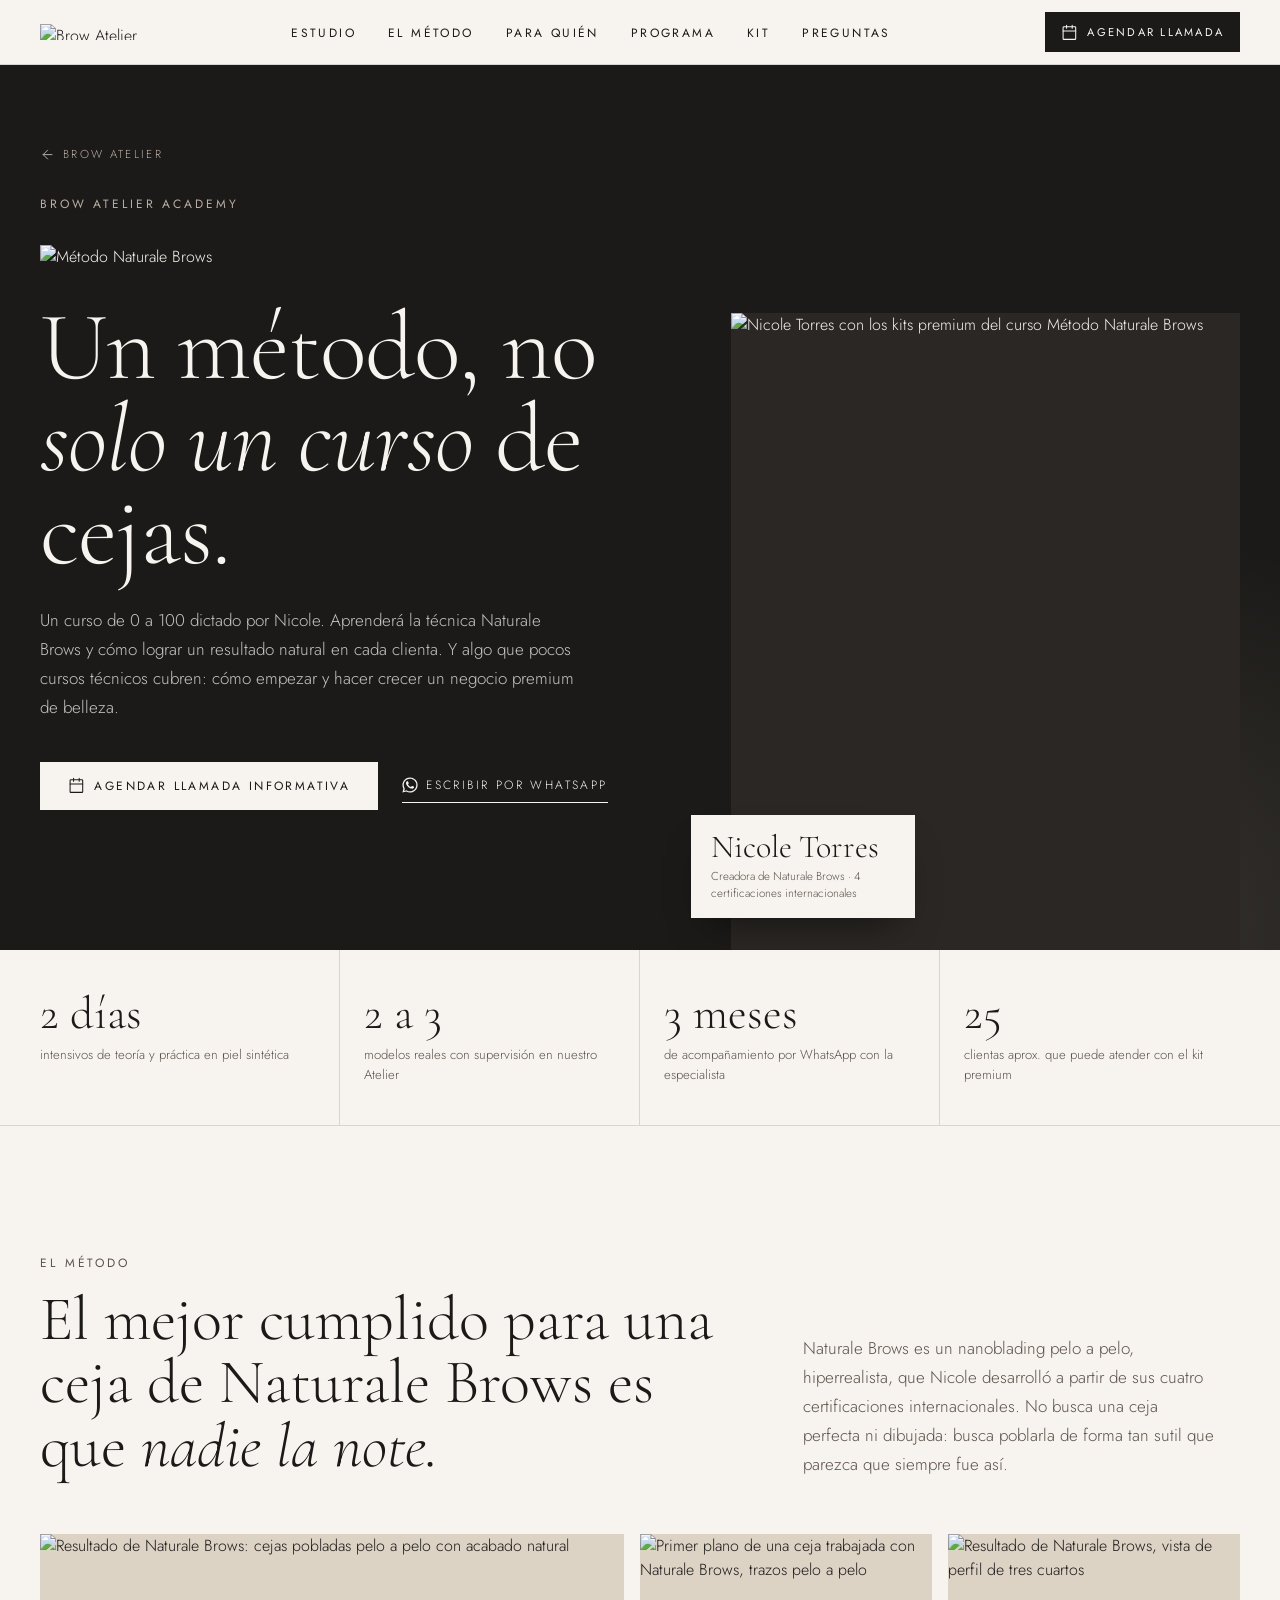
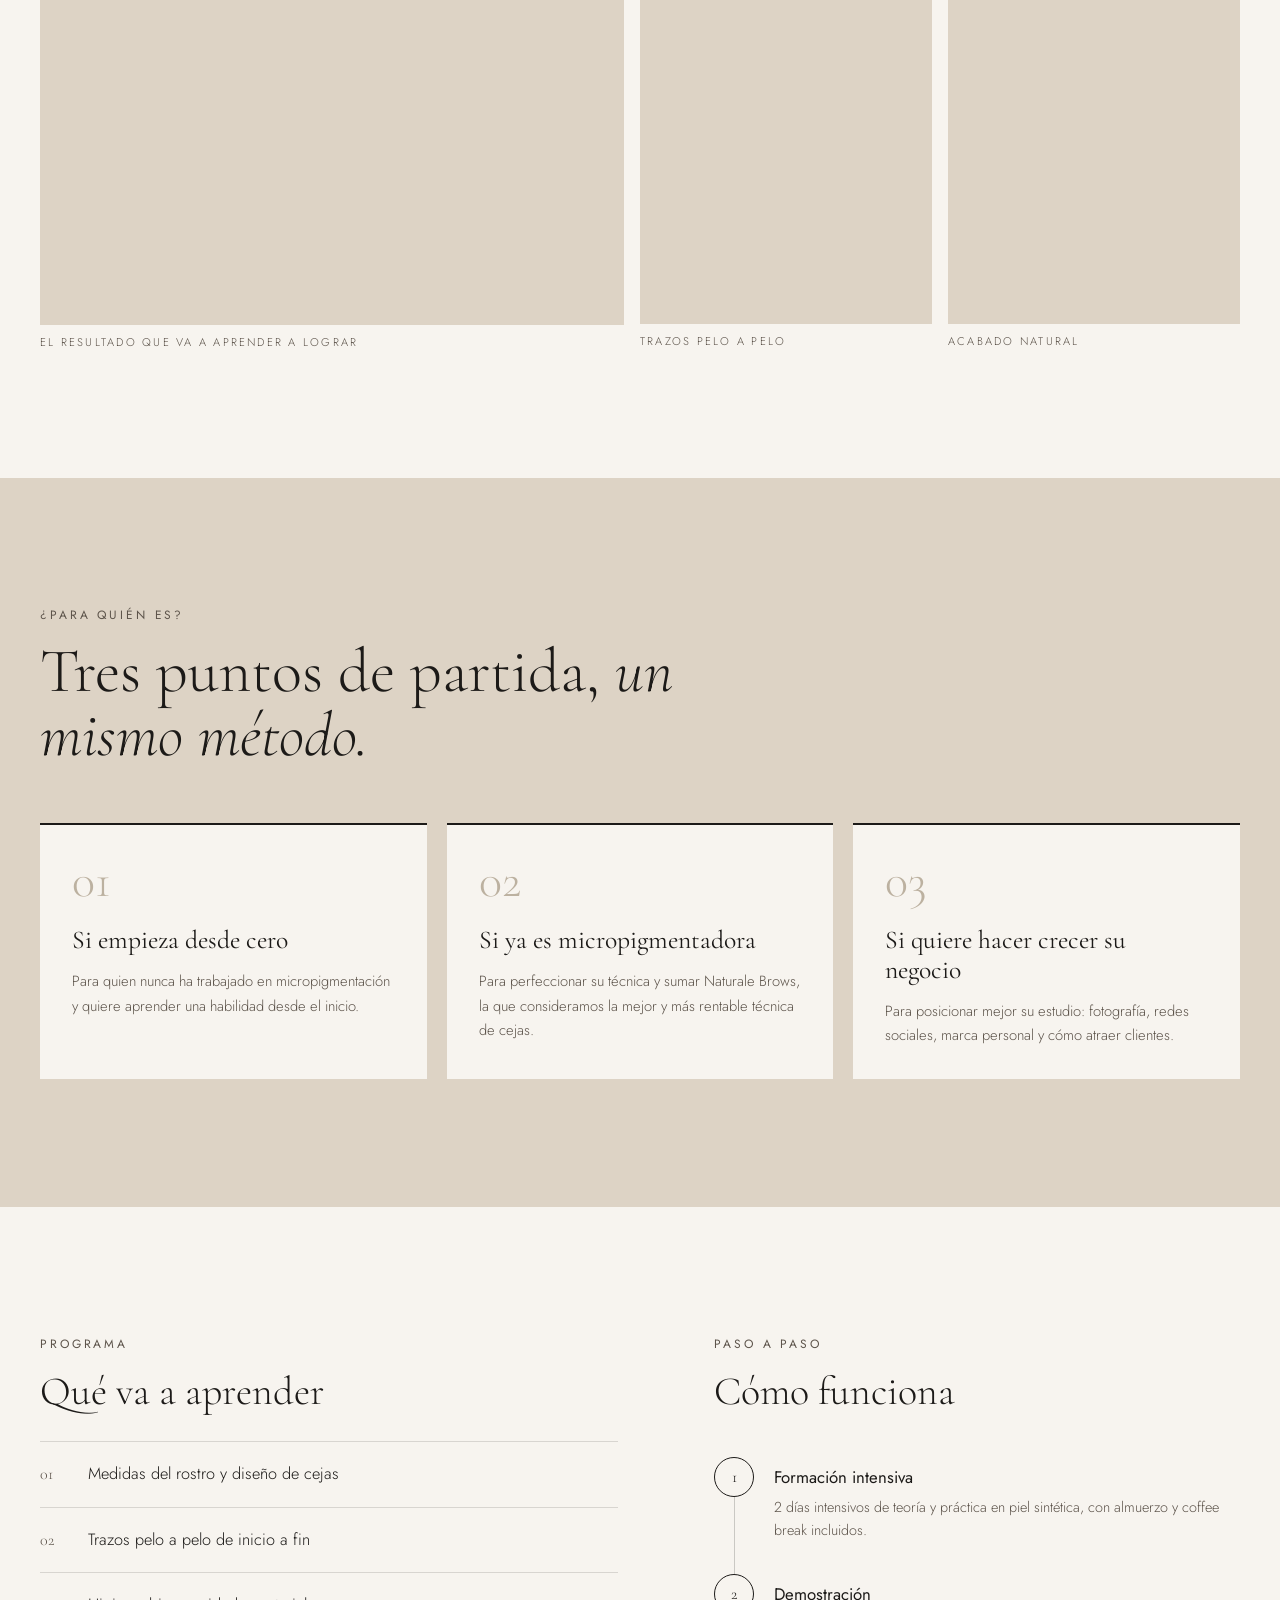
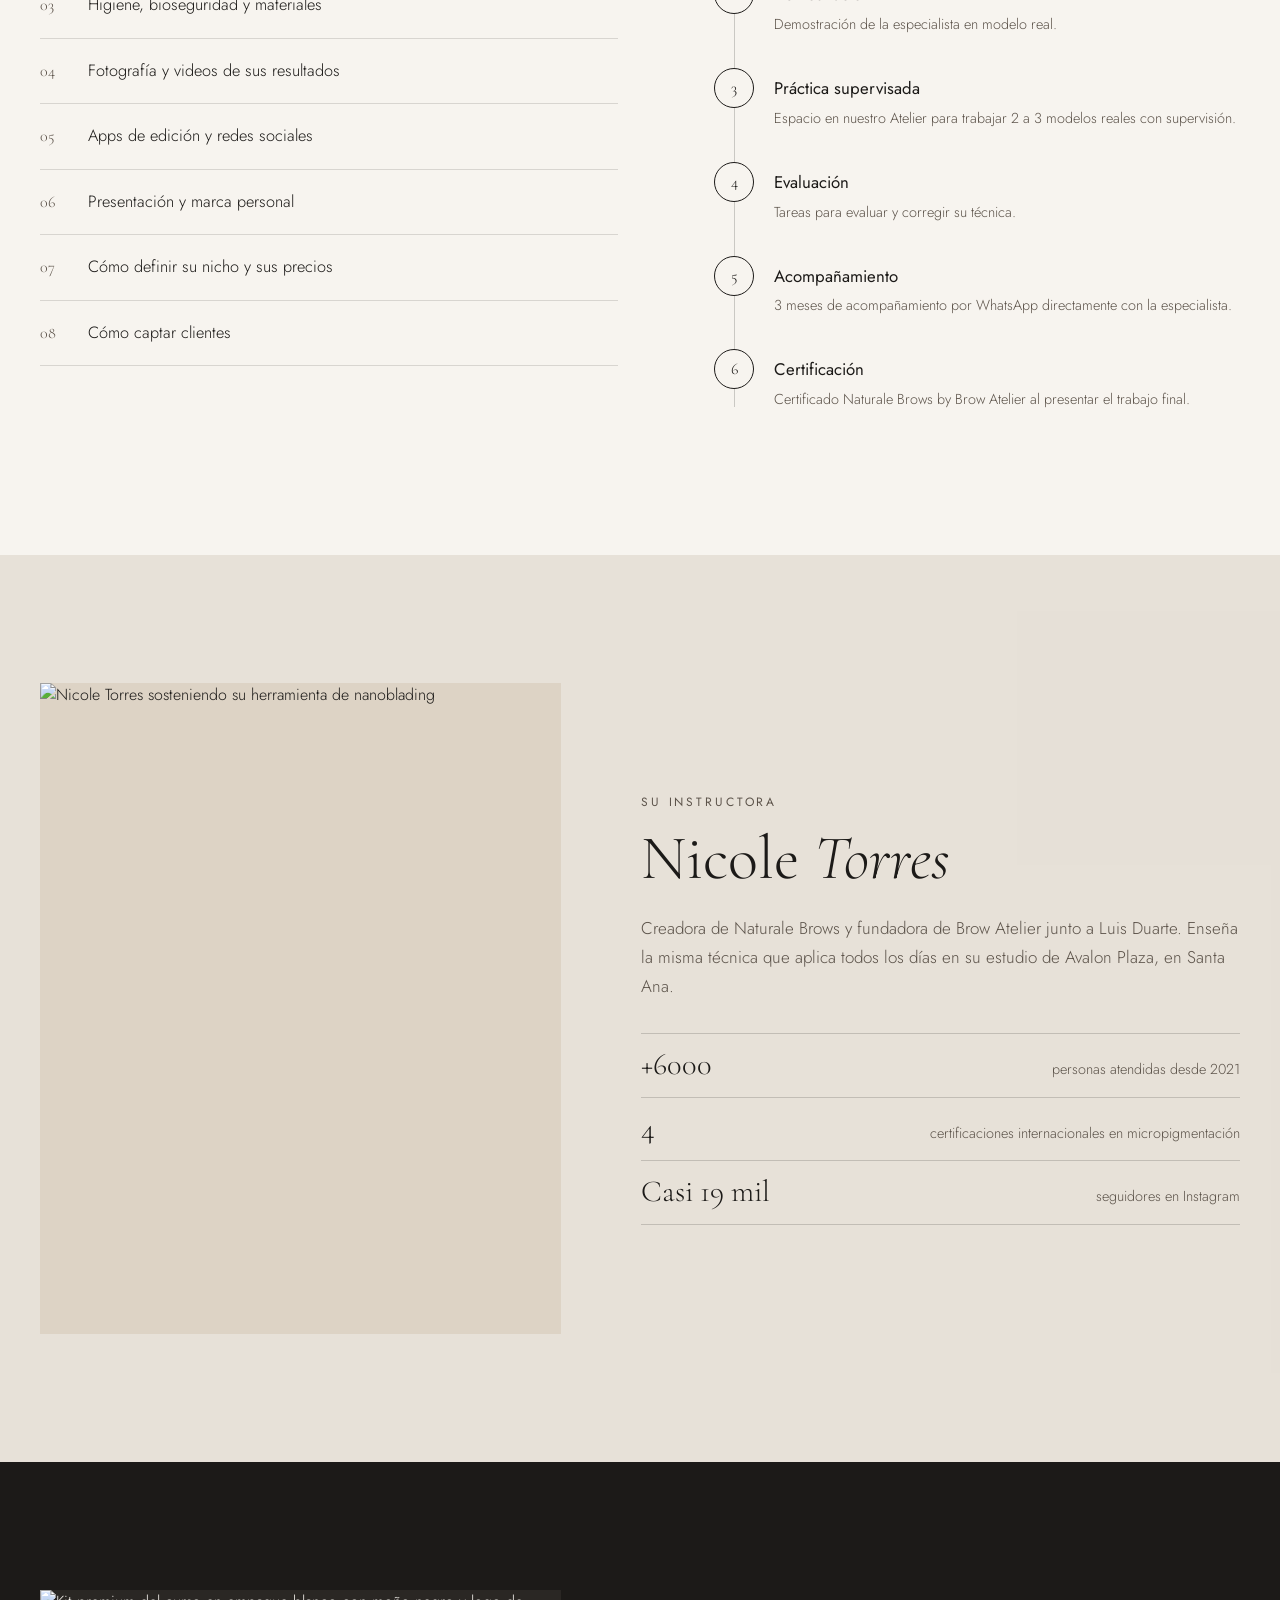
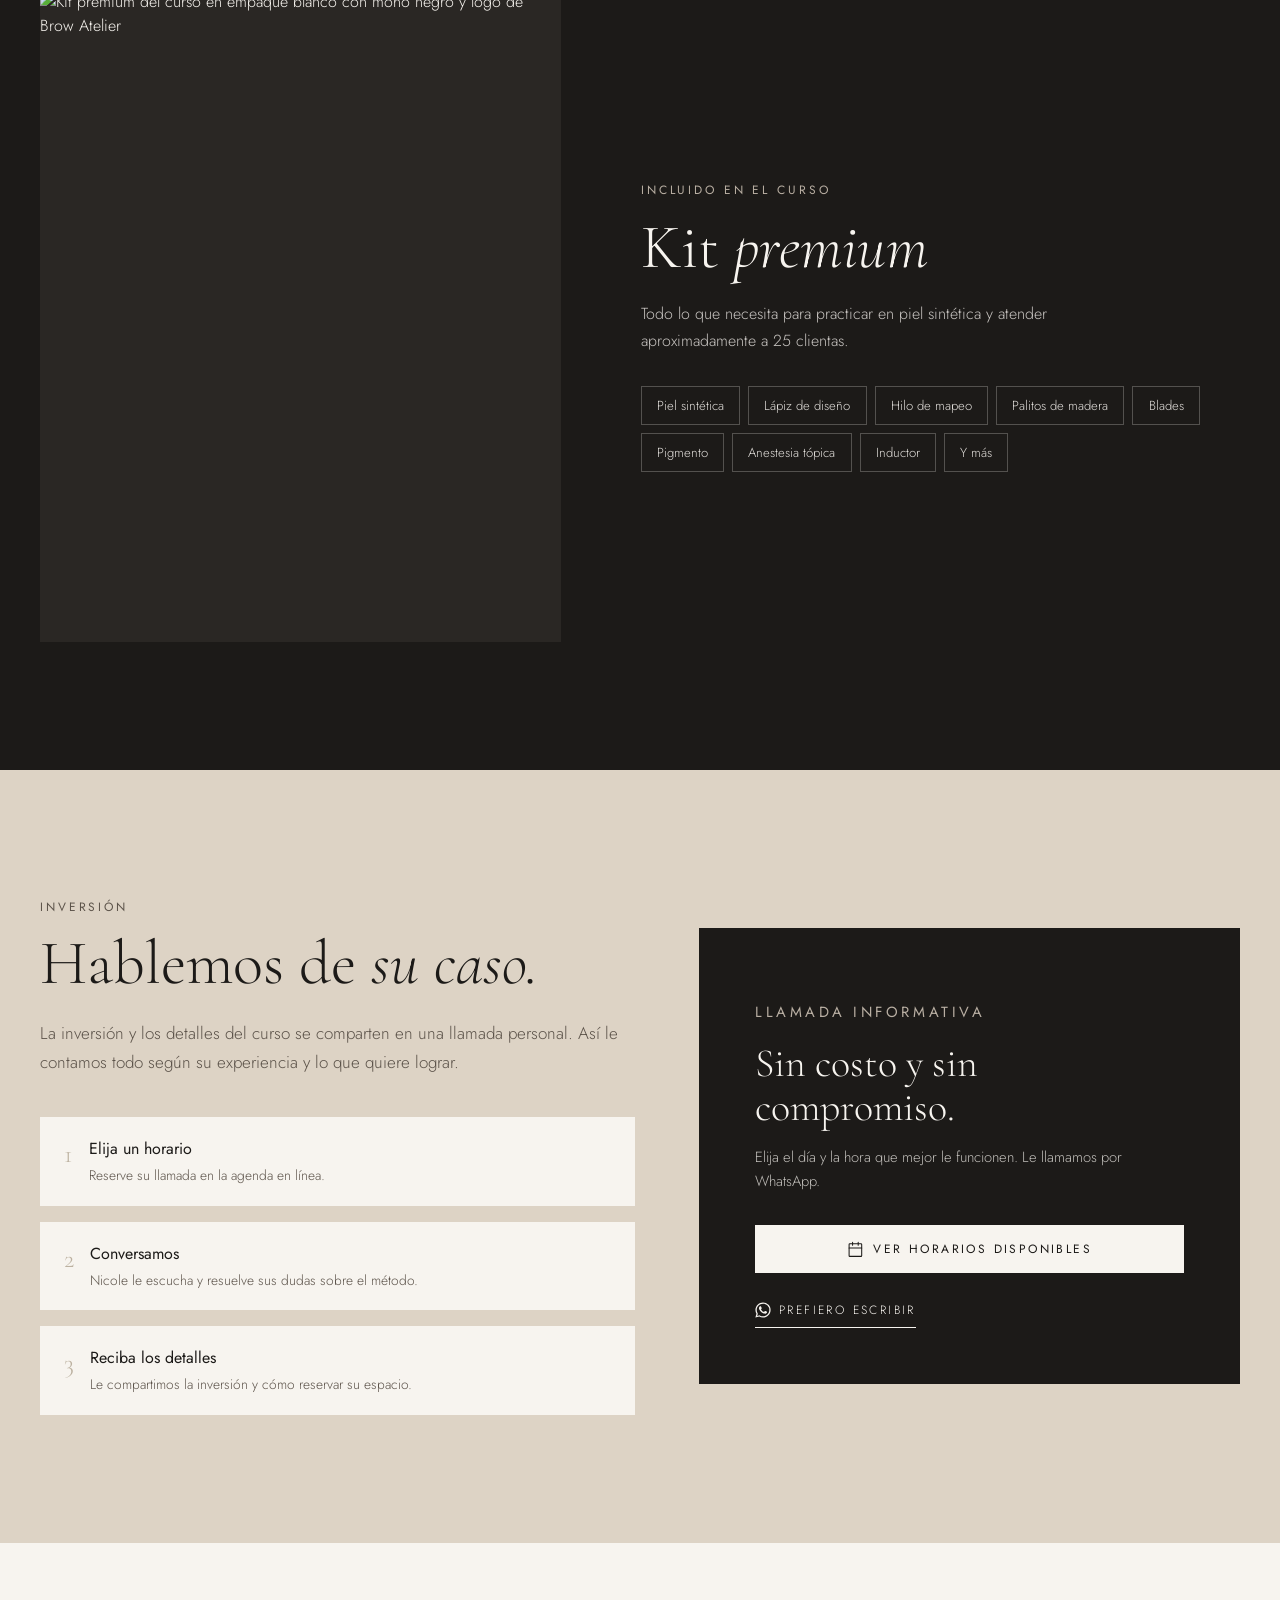
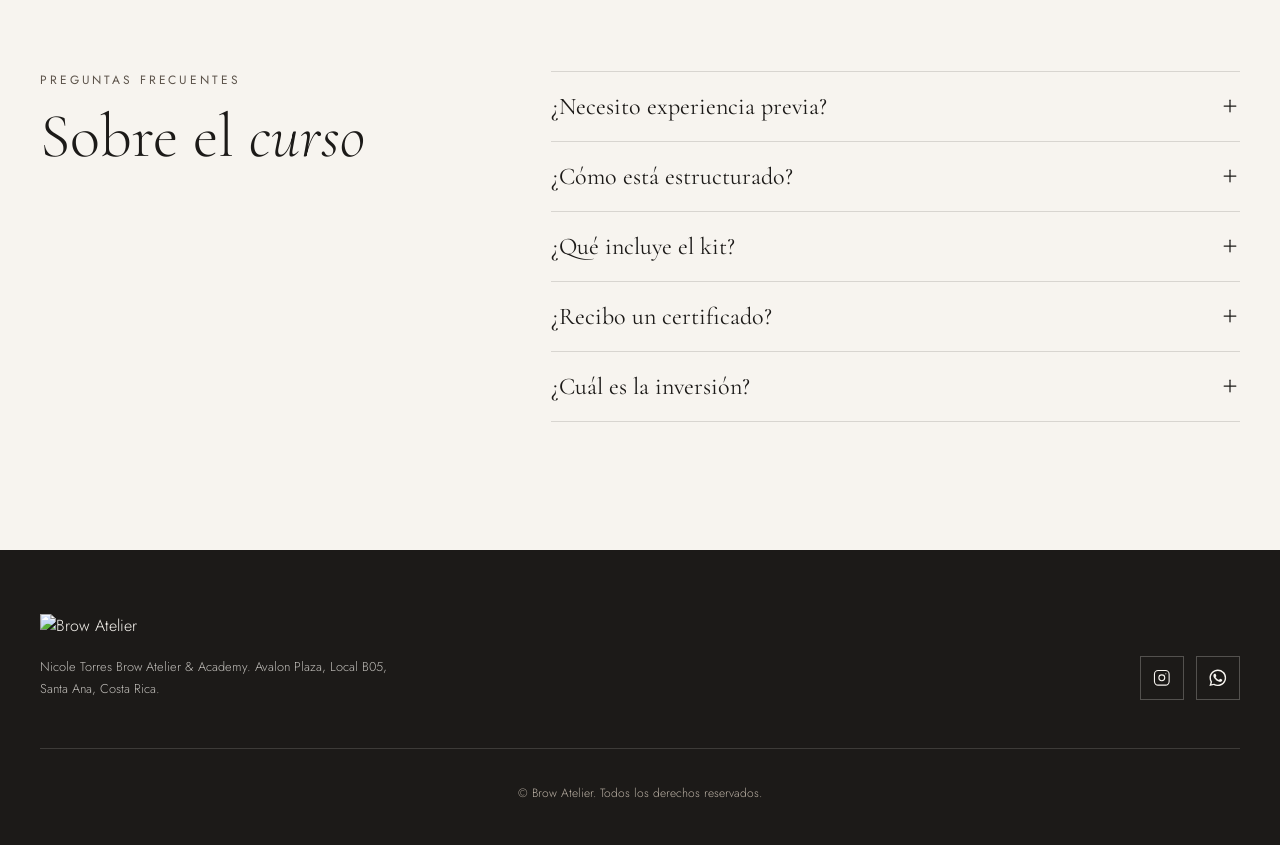
==== academia.html @ 01d11185 "Demo Brow Atelier: home con agenda por servicio y subpágina de la Academy Co-Authored-By: Claude Opu" ====
<!DOCTYPE html>
<html lang="es">
<head>
<meta charset="utf-8">
<meta name="viewport" content="width=device-width, initial-scale=1">
<title>Método Naturale Brows | Brow Atelier Academy</title>
<meta name="description" content="Curso de cejas de 0 a 100 dictado por Nicole Torres: técnica Naturale Brows, práctica con modelos reales, kit premium y cómo hacer crecer un negocio premium de belleza.">
<meta name="theme-color" content="#1C1A18">
<link rel="preconnect" href="https://fonts.googleapis.com">
<link rel="preconnect" href="https://fonts.gstatic.com" crossorigin>
<link href="https://fonts.googleapis.com/css2?family=Cormorant+Garamond:ital,wght@0,300;0,400;0,500;1,300;1,400&family=Jost:wght@300;400;500&display=swap" rel="stylesheet">
<link rel="stylesheet" href="styles.css">
</head>
<body class="page-academia">

<svg width="0" height="0" style="position:absolute" aria-hidden="true">
  <symbol id="i-wa" viewBox="0 0 24 24"><path fill="currentColor" d="M17.47 14.38c-.3-.15-1.76-.87-2.03-.97-.27-.1-.47-.15-.67.15-.2.3-.77.97-.94 1.17-.17.2-.35.22-.65.07-.3-.15-1.26-.46-2.4-1.48-.89-.79-1.49-1.77-1.66-2.07-.17-.3-.02-.46.13-.61.13-.13.3-.35.45-.52.15-.17.2-.3.3-.5.1-.2.05-.37-.02-.52-.08-.15-.67-1.62-.92-2.22-.24-.58-.49-.5-.67-.51h-.57c-.2 0-.52.07-.8.37-.27.3-1.04 1.02-1.04 2.48 0 1.46 1.07 2.88 1.21 3.08.15.2 2.1 3.2 5.08 4.49.71.31 1.26.49 1.69.63.71.23 1.36.2 1.87.12.57-.09 1.76-.72 2-1.41.25-.7.25-1.29.17-1.41-.07-.13-.27-.2-.57-.35zM12.04 21.5h-.01a9.4 9.4 0 0 1-4.8-1.31l-.34-.2-3.57.94.95-3.48-.22-.36a9.42 9.42 0 0 1-1.44-5.02c0-5.2 4.24-9.44 9.45-9.44 2.52 0 4.89.99 6.67 2.77a9.37 9.37 0 0 1 2.76 6.68c0 5.21-4.24 9.44-9.45 9.44zm8.04-17.48A11.3 11.3 0 0 0 12.04.67C5.77.67.67 5.77.67 12.04c0 2 .52 3.96 1.52 5.69L.57 23.33l5.73-1.5a11.33 11.33 0 0 0 5.73 1.46h.01c6.27 0 11.37-5.1 11.37-11.37 0-3.04-1.18-5.89-3.33-8.04z"/></symbol>
  <symbol id="i-ig" viewBox="0 0 24 24" fill="none" stroke="currentColor" stroke-width="1.5" stroke-linecap="round" stroke-linejoin="round"><rect x="2" y="2" width="20" height="20" rx="5"/><circle cx="12" cy="12" r="4"/><line x1="17.5" y1="6.5" x2="17.51" y2="6.5"/></symbol>
  <symbol id="i-arrow" viewBox="0 0 24 24" fill="none" stroke="currentColor" stroke-width="1.5" stroke-linecap="round" stroke-linejoin="round"><path d="M5 12h14"/><path d="m12 5 7 7-7 7"/></symbol>
  <symbol id="i-arrow-up" viewBox="0 0 24 24" fill="none" stroke="currentColor" stroke-width="1.5" stroke-linecap="round" stroke-linejoin="round"><path d="M7 17 17 7"/><path d="M7 7h10v10"/></symbol>
  <symbol id="i-clock" viewBox="0 0 24 24" fill="none" stroke="currentColor" stroke-width="1.5" stroke-linecap="round" stroke-linejoin="round"><circle cx="12" cy="12" r="10"/><path d="M12 6v6l4 2"/></symbol>
  <symbol id="i-pin" viewBox="0 0 24 24" fill="none" stroke="currentColor" stroke-width="1.5" stroke-linecap="round" stroke-linejoin="round"><path d="M20 10c0 4.99-5.54 10.19-7.4 11.79a1 1 0 0 1-1.2 0C9.54 20.19 4 14.99 4 10a8 8 0 0 1 16 0"/><circle cx="12" cy="10" r="3"/></symbol>
  <symbol id="i-plus" viewBox="0 0 24 24" fill="none" stroke="currentColor" stroke-width="1.5" stroke-linecap="round"><path d="M5 12h14"/><path d="M12 5v14"/></symbol>
  <symbol id="i-menu" viewBox="0 0 24 24" fill="none" stroke="currentColor" stroke-width="1.5" stroke-linecap="round"><path d="M4 7h16"/><path d="M4 12h16"/><path d="M4 17h16"/></symbol>
  <symbol id="i-x" viewBox="0 0 24 24" fill="none" stroke="currentColor" stroke-width="1.5" stroke-linecap="round"><path d="M18 6 6 18"/><path d="m6 6 12 12"/></symbol>
  <symbol id="i-cal" viewBox="0 0 24 24" fill="none" stroke="currentColor" stroke-width="1.5" stroke-linecap="round" stroke-linejoin="round"><rect x="3" y="4" width="18" height="18" rx="1"/><path d="M16 2v4M8 2v4M3 10h18"/></symbol>
  <symbol id="i-user" viewBox="0 0 24 24" fill="none" stroke="currentColor" stroke-width="1.5" stroke-linecap="round" stroke-linejoin="round"><circle cx="12" cy="8" r="4"/><path d="M4 21a8 8 0 0 1 16 0"/></symbol>
</svg>

<a class="skip" href="#contenido">Saltar al contenido</a>

<header>
  <div class="wrap">
    <a href="index.html" class="logo"><img src="https://browateliercr.com/images/logo-brow-atelier-negro.png" alt="Brow Atelier"></a>
    <nav aria-label="Principal">
      <ul>
        <li><a href="index.html">Estudio</a></li>
        <li><a href="#metodo">El método</a></li>
        <li><a href="#para-quien">Para quién</a></li>
        <li><a href="#programa">Programa</a></li>
        <li><a href="#kit">Kit</a></li>
        <li><a href="#preguntas">Preguntas</a></li>
      </ul>
    </nav>
    <div class="header-right">
      <a class="btn btn-dark" data-book="academy" href="#"><svg><use href="#i-cal"/></svg><span>Agendar llamada</span></a>
      <button class="menu-btn" aria-label="Abrir menú" aria-expanded="false" data-menu-open><svg><use href="#i-menu"/></svg></button>
    </div>
  </div>
</header>

<div class="sheet" id="sheet" aria-hidden="true">
  <div class="sheet-bg" data-menu-close></div>
  <div class="sheet-panel" role="dialog" aria-label="Menú">
    <div class="sheet-top">
      <img src="https://browateliercr.com/images/logo-brow-atelier-negro.png" alt="Brow Atelier">
      <button class="menu-btn" aria-label="Cerrar menú" data-menu-close><svg><use href="#i-x"/></svg></button>
    </div>
    <nav>
      <a href="index.html">Estudio</a>
      <a href="#metodo" data-menu-close>El método</a>
      <a href="#para-quien" data-menu-close>Para quién</a>
      <a href="#programa" data-menu-close>Programa</a>
      <a href="#kit" data-menu-close>Kit</a>
      <a href="#preguntas" data-menu-close>Preguntas</a>
    </nav>
    <a class="btn btn-dark" data-book="academy" data-menu-close href="#"><svg><use href="#i-cal"/></svg>Agendar llamada</a>
  </div>
</div>

<main id="contenido">

  <!-- HERO -->
  <section class="ac-hero">
    <div class="wrap">
      <div class="copy">
        <a class="back-home reveal" href="index.html"><svg><use href="#i-arrow"/></svg>Brow Atelier</a>
        <p class="eyebrow reveal">Brow Atelier Academy</p>
        <img class="nb-logo reveal" style="--i:1" src="https://browateliercr.com/images/logo-naturale-brows-blanco.png" alt="Método Naturale Brows">
        <h1 class="display reveal" style="--i:2">Un método, no <em>solo un curso</em> de cejas.</h1>
        <p class="lead reveal" style="--i:3">Un curso de 0 a 100 dictado por Nicole. Aprenderá la técnica Naturale Brows y cómo lograr un resultado natural en cada clienta. Y algo que pocos cursos técnicos cubren: cómo empezar y hacer crecer un negocio premium de belleza.</p>
        <div class="ctas reveal" style="--i:4">
          <a class="btn btn-light" data-book="academy" href="#"><svg><use href="#i-cal"/></svg>Agendar llamada informativa</a>
          <a class="wa-link" data-wa="academy" href="#"><svg><use href="#i-wa"/></svg>Escribir por WhatsApp</a>
        </div>
        <p class="note reveal" style="--i:5"><svg><use href="#i-clock"/></svg>La inversión y los detalles se comparten en una llamada personal.</p>
      </div>
      <div class="photo reveal" style="--i:2">
        <div class="img-zoom"><img src="https://browateliercr.com/images/nicole-academy-1600.webp" alt="Nicole Torres con los kits premium del curso Método Naturale Brows"></div>
        <div class="badge"><strong>Nicole Torres</strong><span>Creadora de Naturale Brows · 4 certificaciones internacionales</span></div>
      </div>
    </div>
  </section>

  <!-- DATOS CLAVE -->
  <section class="ac-facts" aria-label="Datos del curso">
    <div class="wrap">
      <ul>
        <li class="reveal"><strong>2 días</strong><span>intensivos de teoría y práctica en piel sintética</span></li>
        <li class="reveal" style="--i:1"><strong>2 a 3</strong><span>modelos reales con supervisión en nuestro Atelier</span></li>
        <li class="reveal" style="--i:2"><strong>3 meses</strong><span>de acompañamiento por WhatsApp con la especialista</span></li>
        <li class="reveal" style="--i:3"><strong>25</strong><span>clientas aprox. que puede atender con el kit premium</span></li>
      </ul>
    </div>
  </section>

  <!-- EL MÉTODO -->
  <section id="metodo" class="ac-section">
    <div class="wrap">
      <div class="head">
        <div>
          <p class="eyebrow reveal">El método</p>
          <h2 class="h2 reveal" style="--i:1;margin-top:1rem">El mejor cumplido para una ceja de Naturale Brows es que <em>nadie la note.</em></h2>
        </div>
        <p class="lead reveal" style="--i:2">Naturale Brows es un nanoblading pelo a pelo, hiperrealista, que Nicole desarrolló a partir de sus cuatro certificaciones internacionales. No busca una ceja perfecta ni dibujada: busca poblarla de forma tan sutil que parezca que siempre fue así.</p>
      </div>
      <div class="ac-method-gallery">
        <figure class="reveal"><div class="img-zoom"><img loading="lazy" src="https://browateliercr.com/images/nb-resultado-3-1600.webp" alt="Resultado de Naturale Brows: cejas pobladas pelo a pelo con acabado natural"></div><figcaption>El resultado que va a aprender a lograr</figcaption></figure>
        <figure class="reveal" style="--i:1"><div class="img-zoom"><img loading="lazy" src="https://browateliercr.com/images/nb-resultado-1-1600.webp" alt="Primer plano de una ceja trabajada con Naturale Brows, trazos pelo a pelo"></div><figcaption>Trazos pelo a pelo</figcaption></figure>
        <figure class="reveal" style="--i:2"><div class="img-zoom"><img loading="lazy" src="https://browateliercr.com/images/nb-resultado-4-1600.webp" alt="Resultado de Naturale Brows, vista de perfil de tres cuartos"></div><figcaption>Acabado natural</figcaption></figure>
      </div>
    </div>
  </section>

  <!-- PARA QUIÉN -->
  <section id="para-quien" class="ac-section ac-audience">
    <div class="wrap">
      <div class="head">
        <div>
          <p class="eyebrow reveal">¿Para quién es?</p>
          <h2 class="h2 reveal" style="--i:1;margin-top:1rem">Tres puntos de partida, <em>un mismo método.</em></h2>
        </div>
      </div>
      <div class="ac-cards">
        <article class="ac-card reveal"><span class="n">01</span><h3>Si empieza desde cero</h3><p>Para quien nunca ha trabajado en micropigmentación y quiere aprender una habilidad desde el inicio.</p></article>
        <article class="ac-card reveal" style="--i:1"><span class="n">02</span><h3>Si ya es micropigmentadora</h3><p>Para perfeccionar su técnica y sumar Naturale Brows, la que consideramos la mejor y más rentable técnica de cejas.</p></article>
        <article class="ac-card reveal" style="--i:2"><span class="n">03</span><h3>Si quiere hacer crecer su negocio</h3><p>Para posicionar mejor su estudio: fotografía, redes sociales, marca personal y cómo atraer clientes.</p></article>
      </div>
    </div>
  </section>

  <!-- PROGRAMA -->
  <section id="programa" class="ac-section">
    <div class="wrap ac-program">
      <div>
        <p class="eyebrow reveal">Programa</p>
        <h2 class="h3 reveal" style="--i:1;margin-top:1rem;font-family:var(--serif);font-weight:300">Qué va a aprender</h2>
        <ul class="ac-learn reveal" style="--i:2;grid-template-columns:1fr">
          <li><span class="n">01</span>Medidas del rostro y diseño de cejas</li>
          <li><span class="n">02</span>Trazos pelo a pelo de inicio a fin</li>
          <li><span class="n">03</span>Higiene, bioseguridad y materiales</li>
          <li><span class="n">04</span>Fotografía y videos de sus resultados</li>
          <li><span class="n">05</span>Apps de edición y redes sociales</li>
          <li><span class="n">06</span>Presentación y marca personal</li>
          <li><span class="n">07</span>Cómo definir su nicho y sus precios</li>
          <li><span class="n">08</span>Cómo captar clientes</li>
        </ul>
      </div>
      <div>
        <p class="eyebrow reveal">Paso a paso</p>
        <h2 class="h3 reveal" style="--i:1;margin-top:1rem;font-family:var(--serif);font-weight:300">Cómo funciona</h2>
        <ol class="ac-timeline">
          <li class="reveal"><span class="dot">1</span><div><h3>Formación intensiva</h3><p>2 días intensivos de teoría y práctica en piel sintética, con almuerzo y coffee break incluidos.</p></div></li>
          <li class="reveal" style="--i:1"><span class="dot">2</span><div><h3>Demostración</h3><p>Demostración de la especialista en modelo real.</p></div></li>
          <li class="reveal" style="--i:2"><span class="dot">3</span><div><h3>Práctica supervisada</h3><p>Espacio en nuestro Atelier para trabajar 2 a 3 modelos reales con supervisión.</p></div></li>
          <li class="reveal" style="--i:3"><span class="dot">4</span><div><h3>Evaluación</h3><p>Tareas para evaluar y corregir su técnica.</p></div></li>
          <li class="reveal" style="--i:4"><span class="dot">5</span><div><h3>Acompañamiento</h3><p>3 meses de acompañamiento por WhatsApp directamente con la especialista.</p></div></li>
          <li class="reveal" style="--i:5"><span class="dot">6</span><div><h3>Certificación</h3><p>Certificado Naturale Brows by Brow Atelier al presentar el trabajo final.</p></div></li>
        </ol>
      </div>
    </div>
  </section>

  <!-- INSTRUCTORA -->
  <section class="ac-section ac-teacher">
    <div class="wrap">
      <div class="img-zoom reveal"><img loading="lazy" src="https://browateliercr.com/images/nicole-herramienta-1600.webp" alt="Nicole Torres sosteniendo su herramienta de nanoblading"></div>
      <div>
        <p class="eyebrow reveal">Su instructora</p>
        <h2 class="h2 reveal" style="--i:1;margin-top:1rem">Nicole <em>Torres</em></h2>
        <p class="lead reveal" style="--i:2;margin-top:1.5rem">Creadora de Naturale Brows y fundadora de Brow Atelier junto a Luis Duarte. Enseña la misma técnica que aplica todos los días en su estudio de Avalon Plaza, en Santa Ana.</p>
        <ul class="reveal" style="--i:3">
          <li><strong>+6000</strong><span>personas atendidas desde 2021</span></li>
          <li><strong>4</strong><span>certificaciones internacionales en micropigmentación</span></li>
          <li><strong>Casi 19 mil</strong><span>seguidores en Instagram</span></li>
        </ul>
      </div>
    </div>
  </section>

  <!-- KIT -->
  <section id="kit" class="ac-section ac-kit">
    <div class="wrap">
      <div class="img-zoom reveal"><img loading="lazy" src="https://browateliercr.com/images/kit-premium-1600.webp" alt="Kit premium del curso en empaque blanco con moño negro y logo de Brow Atelier"></div>
      <div>
        <p class="eyebrow reveal">Incluido en el curso</p>
        <h2 class="h2 reveal" style="--i:1;margin-top:1rem">Kit <em>premium</em></h2>
        <p class="reveal" style="--i:2">Todo lo que necesita para practicar en piel sintética y atender aproximadamente a 25 clientas.</p>
        <ul class="ac-chips reveal" style="--i:3">
          <li>Piel sintética</li><li>Lápiz de diseño</li><li>Hilo de mapeo</li><li>Palitos de madera</li><li>Blades</li><li>Pigmento</li><li>Anestesia tópica</li><li>Inductor</li><li>Y más</li>
        </ul>
      </div>
    </div>
  </section>

  <!-- LLAMADA -->
  <section id="llamada" class="ac-section ac-call" data-hide-bar>
    <div class="wrap">
      <div>
        <p class="eyebrow reveal">Inversión</p>
        <h2 class="h2 reveal" style="--i:1;margin-top:1rem">Hablemos de <em>su caso.</em></h2>
        <p class="lead reveal" style="--i:2;margin-top:1.5rem">La inversión y los detalles del curso se comparten en una llamada personal. Así le contamos todo según su experiencia y lo que quiere lograr.</p>
        <ol class="ac-call-steps">
          <li class="reveal"><span class="n">1</span><div><strong>Elija un horario</strong><span>Reserve su llamada en la agenda en línea.</span></div></li>
          <li class="reveal" style="--i:1"><span class="n">2</span><div><strong>Conversamos</strong><span>Nicole le escucha y resuelve sus dudas sobre el método.</span></div></li>
          <li class="reveal" style="--i:2"><span class="n">3</span><div><strong>Reciba los detalles</strong><span>Le compartimos la inversión y cómo reservar su espacio.</span></div></li>
        </ol>
      </div>
      <div class="ac-call-box reveal" style="--i:1">
        <p class="eyebrow">Llamada informativa</p>
        <h3>Sin costo y sin compromiso.</h3>
        <p>Elija el día y la hora que mejor le funcionen. Le llamamos por WhatsApp.</p>
        <a class="btn btn-light" data-book="academy" href="#"><svg><use href="#i-cal"/></svg>Ver horarios disponibles</a>
        <a class="wa-link" data-wa="academy" href="#"><svg><use href="#i-wa"/></svg>Prefiero escribir</a>
      </div>
    </div>
  </section>

  <!-- FAQ -->
  <section id="preguntas" class="faq">
    <div class="wrap">
      <div>
        <p class="eyebrow reveal">Preguntas frecuentes</p>
        <h2 class="h2 reveal" style="--i:1;margin-top:1rem">Sobre el <em>curso</em></h2>
      </div>
      <div class="faq-list reveal" style="--i:1">
        <div class="faq-item"><h3><button aria-expanded="false">¿Necesito experiencia previa?<svg><use href="#i-plus"/></svg></button></h3><div class="faq-answer"><div><p>No. El curso va de 0 a 100 y está pensado también para quien nunca ha trabajado en micropigmentación. Si ya es micropigmentadora, le sirve para perfeccionar su técnica y sumar Naturale Brows.</p></div></div></div>
        <div class="faq-item"><h3><button aria-expanded="false">¿Cómo está estructurado?<svg><use href="#i-plus"/></svg></button></h3><div class="faq-answer"><div><p>2 días intensivos de teoría y práctica en piel sintética, una demostración en modelo real, práctica supervisada con 2 a 3 modelos reales en nuestro Atelier, tareas de evaluación y 3 meses de acompañamiento por WhatsApp.</p></div></div></div>
        <div class="faq-item"><h3><button aria-expanded="false">¿Qué incluye el kit?<svg><use href="#i-plus"/></svg></button></h3><div class="faq-answer"><div><p>Piel sintética, lápiz de diseño, hilo de mapeo, palitos de madera, blades, pigmento, anestesia tópica, inductor y más. Alcanza para practicar y atender aproximadamente a 25 clientas.</p></div></div></div>
        <div class="faq-item"><h3><button aria-expanded="false">¿Recibo un certificado?<svg><use href="#i-plus"/></svg></button></h3><div class="faq-answer"><div><p>Sí. Recibe el Certificado Naturale Brows by Brow Atelier al presentar su trabajo final.</p></div></div></div>
        <div class="faq-item"><h3><button aria-expanded="false">¿Cuál es la inversión?<svg><use href="#i-plus"/></svg></button></h3><div class="faq-answer"><div><p>La inversión y los detalles del curso se comparten en una llamada personal. Puede agendarla en línea o escribirnos por WhatsApp.</p></div></div></div>
      </div>
    </div>
  </section>

</main>

<footer>
  <div class="wrap">
    <div class="footer-top">
      <div>
        <img src="https://browateliercr.com/images/logo-brow-atelier-blanco.png" alt="Brow Atelier">
        <p>Nicole Torres Brow Atelier &amp; Academy. Avalon Plaza, Local B05, Santa Ana, Costa Rica.</p>
      </div>
      <div class="socials">
        <a href="https://www.instagram.com/browatelier.cr/" target="_blank" rel="noopener" aria-label="Instagram"><svg><use href="#i-ig"/></svg></a>
        <a data-wa="academy" href="#" aria-label="WhatsApp"><svg><use href="#i-wa"/></svg></a>
      </div>
    </div>
    <div class="footer-bottom">
      <p>© Brow Atelier. Todos los derechos reservados.</p>
    </div>
  </div>
</footer>

<div class="progress" id="progress"></div>

<div class="mobile-bar" id="mobile-bar">
  <a class="btn btn-dark" data-book="academy" href="#"><svg><use href="#i-cal"/></svg>Agendar llamada</a>
  <a class="ig" data-wa="academy" href="#" aria-label="WhatsApp"><svg><use href="#i-wa"/></svg></a>
</div>

<button class="to-top" id="to-top" aria-label="Volver arriba"><svg><use href="#i-arrow"/></svg></button>

<script src="app.js"></script>
</body>
</html>
---- styles.css ----
:root{
  --ivory:#F7F4EF; --linen:#DDD3C5; --sand:#CDC3B3; --stone:#BCB1A0; --taupe:#AA9F8E;
  --ink:#1C1A18; --ink-soft:#5C534A; --mist:#B9AFA3;
  --border:rgba(28,26,24,.14); --border-dark:rgba(247,244,239,.15);
  --serif:"Cormorant Garamond",Georgia,serif; --sans:"Jost",system-ui,sans-serif;
  --ease:cubic-bezier(0,0,.2,1);
  --display:clamp(3rem,1.6rem + 5.6vw,6.75rem);
  --h2:clamp(2.25rem,1.5rem + 3vw,4.25rem);
  --h3:clamp(1.75rem,1.4rem + 1.4vw,2.5rem);
  --quote:clamp(1.5rem,1.15rem + 1.5vw,2.25rem);
  --img:"https://browateliercr.com/images/";
}
*,*::before,*::after{box-sizing:border-box;margin:0;padding:0}
html{scroll-behavior:smooth;-webkit-text-size-adjust:100%}
body{background:var(--ivory);color:var(--ink);font-family:var(--sans);font-weight:300;line-height:1.5;-webkit-font-smoothing:antialiased}
img{display:block;max-width:100%;height:auto}
a{color:inherit;text-decoration:none}
ul,ol{list-style:none}
em{font-style:italic}
.wrap{max-width:80rem;margin:0 auto;padding:0 1.25rem}
@media(min-width:768px){.wrap{padding:0 2.5rem}}
section{scroll-margin-top:5rem}

/* tipografía */
.eyebrow{font-size:.75rem;letter-spacing:.24em;text-transform:uppercase;color:var(--ink-soft);font-weight:400}
.serif{font-family:var(--serif);font-weight:300}
.display{font-family:var(--serif);font-weight:300;font-size:var(--display);line-height:.95;letter-spacing:-.01em}
.h2{font-family:var(--serif);font-weight:300;font-size:var(--h2);line-height:1.02}
.h3{font-family:var(--serif);font-weight:400;font-size:var(--h3);line-height:1.1}
.lead{font-size:1.0625rem;line-height:1.7;color:var(--ink-soft)}
.text-soft{color:var(--ink-soft)}
.caption{font-family:var(--serif);font-style:italic;font-size:.95rem;color:var(--ink-soft)}

/* botones */
.btn{display:inline-flex;align-items:center;justify-content:center;gap:.6rem;min-height:3rem;padding:0 1.75rem;font-size:.75rem;letter-spacing:.2em;text-transform:uppercase;font-weight:400;transition:transform .16s var(--ease),background-color .16s var(--ease),color .16s var(--ease)}
.btn:active{transform:scale(.97)}
.btn svg{width:1.05rem;height:1.05rem;flex-shrink:0}
.btn-dark{background:var(--ink);color:var(--ivory)}
.btn-dark:hover{background:#000}
.btn-light{background:var(--ivory);color:var(--ink)}
.btn-light:hover{background:#fff}
.link-arrow{display:inline-flex;align-items:center;gap:.5rem;font-size:.75rem;letter-spacing:.2em;text-transform:uppercase;font-weight:400;padding:.5rem 0}
.link-arrow svg{width:1rem;height:1rem;transition:transform .2s var(--ease)}
.link-arrow:hover svg{transform:translateX(3px)}

/* reveal */
.reveal{opacity:0;transform:translateY(20px);transition:opacity .7s var(--ease),transform .7s var(--ease);transition-delay:calc(var(--i,0)*60ms)}
.reveal.is-visible{opacity:1;transform:none}
@media(prefers-reduced-motion:reduce){.reveal{transform:none;transition:opacity .4s}html{scroll-behavior:auto}}

/* imágenes con zoom */
.img-zoom{overflow:hidden;background:var(--linen)}
.img-zoom img{width:100%;height:100%;object-fit:cover;transition:transform .9s var(--ease)}
.img-zoom:hover img{transform:scale(1.03)}

/* header */
.skip{position:absolute;left:-9999px}
.skip:focus{left:1rem;top:1rem;z-index:100;background:var(--ink);color:var(--ivory);padding:.75rem 1rem}
header{position:sticky;top:0;z-index:40;background:rgba(247,244,239,.9);backdrop-filter:blur(12px);-webkit-backdrop-filter:blur(12px);border-bottom:1px solid var(--border)}
header .wrap{display:flex;align-items:center;justify-content:space-between;height:4rem;gap:1.5rem}
header .logo img{height:1.05rem;width:auto}
header nav ul{display:none;gap:2rem}
header nav a{font-size:.75rem;letter-spacing:.2em;text-transform:uppercase;font-weight:400;position:relative;padding:.25rem 0}
header nav a::after{content:"";position:absolute;left:0;bottom:-2px;height:1px;width:100%;background:currentColor;transform:scaleX(0);transform-origin:left;transition:transform .25s var(--ease)}
header nav a:hover::after{transform:scaleX(1)}
.header-right{display:flex;align-items:center;gap:.5rem}
header .btn{min-height:2.5rem;padding:0 1rem;font-size:.7rem}
.menu-btn{display:inline-flex;align-items:center;justify-content:center;width:2.75rem;height:2.75rem;background:none;border:0;cursor:pointer;color:var(--ink)}
.menu-btn svg{width:1.5rem;height:1.5rem}
@media(min-width:1280px){header nav ul{display:flex}.menu-btn{display:none}}
@media(max-width:479px){header .btn span{display:none}header .btn{padding:0 .8rem}}

/* menú móvil */
.sheet{position:fixed;inset:0;z-index:60;pointer-events:none}
.sheet-bg{position:absolute;inset:0;background:rgba(28,26,24,.4);opacity:0;transition:opacity .3s}
.sheet-panel{position:absolute;top:0;right:0;height:100%;width:min(22rem,88vw);background:var(--ivory);padding:1.25rem 1.75rem 2rem;transform:translateX(100%);transition:transform .35s var(--ease);display:flex;flex-direction:column}
.sheet.open{pointer-events:auto}
.sheet.open .sheet-bg{opacity:1}
.sheet.open .sheet-panel{transform:none}
.sheet-top{display:flex;justify-content:space-between;align-items:center;height:2.75rem;margin-bottom:2rem}
.sheet-top img{height:1rem;width:auto}
.sheet nav a{display:block;font-family:var(--serif);font-size:2rem;font-weight:300;padding:.5rem 0;border-bottom:1px solid var(--border)}
.sheet .btn{margin-top:auto}

/* hero */
.hero{padding:3rem 0 4rem}
.hero-grid{display:grid;gap:3rem;align-items:end}
.hero h1{margin-top:1.5rem}
.hero .lead{margin-top:1.75rem;max-width:32rem}
.hero-ctas{display:flex;flex-wrap:wrap;align-items:center;gap:1rem 2rem;margin-top:2.5rem}
.hero-note{display:flex;align-items:center;gap:.5rem;margin-top:2rem;font-size:.85rem;color:var(--ink-soft)}
.hero-note svg{width:1rem;height:1rem}
.hero-photo{position:relative}
.hero-photo .img-zoom{aspect-ratio:4/5}
.hero-photo img{object-position:top}
.hero-photo .caption{margin-top:.75rem;text-align:right}
@media(min-width:768px){.hero{padding:4rem 0 6rem}.hero-grid{grid-template-columns:1.25fr 1fr;gap:4rem}}

/* cifras */
.stats{border-top:1px solid var(--border);border-bottom:1px solid var(--border)}
.stats ul{display:grid}
.stats li{padding:2rem 0;border-bottom:1px solid var(--border)}
.stats li:last-child{border-bottom:0}
.stats .num{font-family:var(--serif);font-weight:300;font-size:clamp(2.5rem,2rem + 2vw,3.5rem);line-height:1;font-variant-numeric:lining-nums}
.stats p:last-child{margin-top:.75rem;font-size:.875rem;color:var(--ink-soft);max-width:16rem}
@media(min-width:768px){.stats ul{grid-template-columns:repeat(3,1fr)}.stats li{border-bottom:0;border-right:1px solid var(--border);padding:2.5rem 2rem}.stats li:first-child{padding-left:0}.stats li:last-child{border-right:0}}

/* filosofía */
.philosophy{padding:6rem 0}
.philosophy .wrap{display:grid;gap:2rem;align-items:end}
.philosophy h2{max-width:42rem}
.philosophy p{max-width:22rem}
@media(min-width:768px){.philosophy{padding:9rem 0}.philosophy .wrap{grid-template-columns:2fr 1fr;gap:4rem}}

/* servicio */
.service{padding:5rem 0}
.service-grid{display:grid;gap:3.5rem;align-items:start}
.service-media{position:relative}
.service-media .main{aspect-ratio:4/5}
.service-media .inset{position:absolute;right:-.5rem;bottom:-2.5rem;width:42%;aspect-ratio:3/4;border:8px solid var(--ivory)}
.service-media .inset img{object-position:top}
.service h2{margin-top:1rem}
.service .copy p{margin-top:1.25rem;max-width:30rem}
dl.specs{margin-top:2.5rem;border-top:1px solid var(--border)}
dl.specs div{display:flex;justify-content:space-between;align-items:baseline;gap:1rem;padding:1rem 0;border-bottom:1px solid var(--border)}
dl.specs dt{font-size:.7rem;letter-spacing:.2em;text-transform:uppercase;color:var(--ink-soft)}
dl.specs dd{font-size:.95rem;text-align:right}
.service .btn{margin-top:2.5rem}
@media(min-width:768px){.service{padding:8rem 0}.service-grid{grid-template-columns:1fr 1fr;gap:5rem}.service-media .inset{right:-2rem}}

/* remoción */
.removal{background:var(--linen)}
.removal .service-media .main{aspect-ratio:4/5}
.removal .service-media img{object-position:top}
.steps{display:grid;gap:1.5rem;margin-top:2.5rem}
.steps li{border-top:1px solid rgba(28,26,24,.25);padding-top:1rem}
.steps .n{font-family:var(--serif);font-size:1.25rem;color:var(--ink-soft)}
.steps h3{font-weight:400;font-size:1rem;margin-top:.5rem}
.steps p{margin-top:.5rem;font-size:.875rem;color:var(--ink-soft);line-height:1.6}
@media(min-width:640px){.steps{grid-template-columns:repeat(3,1fr)}}
.removal dl.specs,.removal dl.specs div{border-color:rgba(28,26,24,.18)}
@media(min-width:768px){.removal .service-grid{grid-template-columns:1.1fr .9fr}.removal .service-media{order:2}}

/* resultados */
.results{padding:6rem 0}
.results-head{display:grid;gap:1.5rem;align-items:end}
.results-head .side p{font-size:.95rem;color:var(--ink-soft);max-width:22rem}
.results-head .side a{display:inline-flex;align-items:center;gap:.5rem;margin-top:1.25rem;font-size:.75rem;letter-spacing:.2em;text-transform:uppercase}
.results-head .side svg{width:1rem;height:1rem}
@media(min-width:768px){.results{padding:8rem 0}.results-head{grid-template-columns:2fr 1fr}}
.results h3.sub{font-family:var(--serif);font-weight:300;font-size:clamp(1.75rem,1.4rem + 1.4vw,2.5rem);margin-top:4rem}
.results .sub-note{margin-top:.5rem;color:var(--ink-soft);font-size:.95rem}
.gallery{display:grid;gap:.75rem;margin-top:1.75rem;grid-template-columns:repeat(2,1fr)}
.gallery figure{position:relative}
.gallery .img-zoom{height:100%}
.gallery figcaption{margin-top:.5rem;font-size:.7rem;letter-spacing:.2em;text-transform:uppercase;color:var(--ink-soft)}
.g-nb .a{grid-column:span 2;aspect-ratio:4/3}
.g-nb .b{grid-column:span 2;aspect-ratio:4/5}
.g-nb .c,.g-nb .e{aspect-ratio:3/4}
.g-nb .d{grid-column:span 2;aspect-ratio:4/3}
@media(min-width:768px){
  .gallery{grid-template-columns:repeat(6,1fr);gap:1rem}
  .g-nb .a{grid-column:span 4;aspect-ratio:auto}
  .g-nb .b{grid-column:span 2;aspect-ratio:3/4}
  .g-nb .c{grid-column:span 2}
  .g-nb .d{grid-column:span 2;aspect-ratio:3/4}
  .g-nb .e{grid-column:span 2}
}
.g-rem{grid-template-columns:1fr}
.g-rem figure{aspect-ratio:4/3}
@media(min-width:768px){.g-rem{grid-template-columns:repeat(2,1fr)}}

/* nosotros */
.about{background:rgba(221,211,197,.6);padding:5rem 0}
.about-hero{position:relative;display:grid}
.about-hero .photo{aspect-ratio:4/5}
.about-card{background:var(--ivory);padding:2rem;margin:-4rem .75rem 0;position:relative;z-index:1}
.about-card h2{margin-top:.75rem}
.about-card p{margin-top:1.25rem;font-size:.95rem;color:var(--ink-soft);line-height:1.7}
@media(min-width:768px){
  .about{padding:7rem 0}
  .about-hero{grid-template-columns:repeat(12,1fr);align-items:center}
  .about-hero .photo{grid-column:6/13;grid-row:1;aspect-ratio:4/5}
  .about-card{grid-column:1/7;grid-row:1;margin:0;padding:2.5rem}
}
.studio{display:grid;gap:1rem;margin-top:3rem;grid-template-columns:repeat(2,1fr)}
.studio figure .img-zoom{aspect-ratio:3/4}
.studio figure:first-child{grid-column:span 2}
.studio figure:first-child .img-zoom{aspect-ratio:16/10}
.studio figcaption{margin-top:.75rem}
@media(min-width:768px){.studio{grid-template-columns:2fr 1fr 1fr;align-items:end}.studio figure:first-child{grid-column:auto}.studio figure:first-child .img-zoom{aspect-ratio:4/3}}

/* testimonios */
.testimonials{padding:6rem 0}
.featured-quote{margin-top:2rem;max-width:64rem}
.featured-quote blockquote{font-family:var(--serif);font-weight:300;font-size:var(--quote);line-height:1.25;text-wrap:balance}
.featured-quote figcaption{margin-top:1.5rem;display:flex;justify-content:space-between;gap:1rem;font-size:.8rem;color:var(--ink-soft);max-width:44rem}
.quotes{columns:1;column-gap:1rem;margin-top:3.5rem}
.quotes li{break-inside:avoid;margin-bottom:1rem}
.quotes figure{background:rgba(255,255,255,.6);border:1px solid var(--border);padding:1.5rem}
.quotes blockquote{font-size:.9rem;line-height:1.7}
.quotes figcaption{display:flex;justify-content:space-between;gap:1rem;margin-top:1.5rem;padding-top:1rem;border-top:1px solid var(--border);font-size:.65rem;letter-spacing:.18em;text-transform:uppercase;color:var(--ink-soft)}
.quotes figcaption span:last-child{text-align:right;white-space:nowrap}
@media(min-width:640px){.quotes{columns:2}}
@media(min-width:1024px){.quotes{columns:3}}
.testimonials-foot{display:flex;flex-wrap:wrap;align-items:center;gap:1rem 2rem;margin-top:3rem}
.testimonials-foot p{font-size:.85rem;color:var(--ink-soft);font-style:italic;font-family:var(--serif)}
@media(min-width:768px){.testimonials{padding:8rem 0}}

/* precios */
.pricing{background:rgba(205,195,179,.4);padding:6rem 0}
.pricing .wrap{display:grid;gap:3rem}
.pricing .intro p{margin-top:1.5rem;font-size:.95rem;color:var(--ink-soft);max-width:18rem}
.pricing .intro .btn{margin-top:2rem}
.price-col h3{font-family:var(--serif);font-weight:300;font-size:clamp(1.75rem,1.4rem + 1.4vw,2.25rem)}
.price-col .eyebrow{margin-top:.25rem;font-size:.65rem}
.price-col ul{margin-top:1.25rem;border-top:1px solid var(--border)}
.price-col li{display:flex;justify-content:space-between;align-items:baseline;gap:1rem;padding:1.1rem 0;border-bottom:1px solid var(--border);font-size:.9rem}
.price-col li small{display:block;margin-top:.25rem;font-size:.78rem;color:var(--ink-soft)}
.price-col .price{font-family:var(--serif);font-size:1.6rem;font-weight:300;white-space:nowrap;font-variant-numeric:lining-nums tabular-nums}
@media(min-width:768px){.pricing{padding:8rem 0}.pricing .wrap{grid-template-columns:1fr 1fr 1fr;gap:3.5rem}}

/* academy */
.academy{background:var(--ink);color:var(--ivory);padding:6rem 0}
.academy .eyebrow{color:var(--mist)}
.academy .text-soft,.academy p{color:rgba(247,244,239,.75)}
.academy-head{display:grid;gap:3rem;align-items:center}
.academy-head .nb-logo{width:13rem;margin-top:1.75rem}
.academy-head h2{margin-top:2rem}
.academy-head p{margin-top:1.5rem;max-width:32rem;line-height:1.7}
.academy-head .img-zoom{aspect-ratio:4/5;background:#2a2724}
@media(min-width:768px){.academy{padding:8rem 0}.academy-head{grid-template-columns:1.2fr 1fr;gap:5rem}}
.academy h3.block-title{font-family:var(--serif);font-weight:300;font-size:var(--h3);margin-top:6rem}
.audience{display:grid;gap:2rem;margin-top:2rem}
.audience li{border-top:1px solid var(--border-dark);padding-top:1.25rem}
.audience .n,.how .n{font-family:var(--serif);color:var(--mist);font-size:1.15rem}
.audience h4{font-weight:400;font-size:1rem;margin-top:.75rem;color:var(--ivory)}
.audience p{margin-top:.75rem;font-size:.875rem;line-height:1.65}
@media(min-width:768px){.audience{grid-template-columns:repeat(3,1fr)}}
.learn-how{display:grid;gap:3rem}
.learn-how h3.block-title{margin-top:5rem}
.learn{margin-top:1.75rem;border-top:1px solid var(--border-dark)}
.learn li{padding:1rem 0;border-bottom:1px solid var(--border-dark);font-size:.95rem;color:rgba(247,244,239,.9)}
.how{margin-top:1.75rem}
.how li{display:flex;gap:1.5rem;padding:1rem 0;font-size:.95rem;color:rgba(247,244,239,.9);line-height:1.6}
@media(min-width:768px){.learn-how{grid-template-columns:1fr 1fr;gap:5rem}}
.kit{display:grid;gap:3rem;align-items:center;margin-top:6rem;padding-top:6rem;border-top:1px solid var(--border-dark)}
.kit .img-zoom{aspect-ratio:4/5;background:#2a2724}
.kit h3{font-family:var(--serif);font-weight:300;font-size:var(--h3)}
.kit p{margin-top:1.25rem;line-height:1.7;max-width:32rem}
.kit .btn{margin-top:2rem}
@media(min-width:768px){.kit{grid-template-columns:1fr 1.2fr;gap:5rem}}

/* faq */
.faq{padding:6rem 0}
.faq .wrap{display:grid;gap:3rem}
.faq-list{border-top:1px solid var(--border)}
.faq-item{border-bottom:1px solid var(--border)}
.faq-item button{width:100%;display:flex;justify-content:space-between;align-items:center;gap:1.5rem;min-height:3.5rem;padding:1.25rem 0;background:none;border:0;cursor:pointer;text-align:left;font-family:var(--serif);font-size:clamp(1.25rem,1.1rem + .6vw,1.5rem);font-weight:400;color:var(--ink)}
.faq-item button svg{width:1.25rem;height:1.25rem;flex-shrink:0;transition:transform .2s var(--ease)}
.faq-item.open button svg{transform:rotate(45deg)}
.faq-answer{display:grid;grid-template-rows:0fr;transition:grid-template-rows .3s var(--ease)}
.faq-item.open .faq-answer{grid-template-rows:1fr}
.faq-answer>div{overflow:hidden}
.faq-answer p{padding-bottom:1.5rem;color:var(--ink-soft);line-height:1.7;max-width:40rem}
@media(min-width:768px){.faq{padding:8rem 0}.faq .wrap{grid-template-columns:1fr 1.6fr;gap:5rem}}

/* contacto */
.contact{background:var(--linen);display:grid}
.contact .copy{padding:5rem 1.25rem}
.contact h2{margin-top:1rem}
.contact .lead{margin-top:1.5rem;max-width:26rem;font-size:.95rem}
.contact .btn{margin-top:2rem}
.contact-info{display:grid;grid-template-columns:1fr 1fr;gap:2rem;margin-top:3rem}
.contact-info h3{display:flex;align-items:center;gap:.5rem;font-size:.7rem;letter-spacing:.2em;text-transform:uppercase;font-weight:400;color:var(--ink-soft)}
.contact-info h3 svg{width:.95rem;height:.95rem}
.contact-info address,.contact-info p{margin-top:.75rem;font-style:normal;font-size:.875rem;line-height:1.6}
.contact-info .link-arrow{margin-top:1rem}
.ig-link{display:inline-flex;align-items:center;gap:.5rem;margin-top:1rem;font-size:.75rem;letter-spacing:.2em;text-transform:uppercase}
.ig-link svg{width:1rem;height:1rem}
.contact .photo{min-height:22rem}
.contact .photo img{height:100%}
@media(min-width:768px){.contact{grid-template-columns:1fr 1fr}.contact .copy{padding:6rem 2.5rem;max-width:40rem;margin-left:auto;width:100%}}

/* footer */
footer{background:var(--ink);color:var(--ivory);padding:4rem 0 2.5rem}
.footer-top{display:flex;flex-wrap:wrap;justify-content:space-between;align-items:flex-end;gap:2rem;padding-bottom:3rem;border-bottom:1px solid var(--border-dark)}
.footer-top img{height:1.15rem;width:auto}
.footer-top p{margin-top:1.5rem;font-size:.8rem;color:rgba(247,244,239,.75);max-width:22rem;line-height:1.7}
.socials{display:flex;gap:.75rem}
.socials a{display:inline-flex;align-items:center;justify-content:center;width:2.75rem;height:2.75rem;border:1px solid rgba(247,244,239,.25);transition:background-color .2s,color .2s}
.socials a:hover{background:var(--ivory);color:var(--ink)}
.socials svg{width:1.1rem;height:1.1rem}
.footer-bottom{text-align:center;padding-top:2rem;font-size:.75rem;color:var(--mist);line-height:2}
.footer-bottom a{text-decoration:underline;text-underline-offset:4px}

/* ===== MEJORAS DEMO ===== */

/* header al hacer scroll */
header{transition:box-shadow .3s var(--ease),background-color .3s}
header .wrap{transition:height .3s var(--ease)}
header.scrolled{box-shadow:0 8px 24px -16px rgba(28,26,24,.35);background:rgba(247,244,239,.96)}
@media(min-width:768px){header.scrolled .wrap{height:3.5rem}}

/* badge flotante en el hero */
.hero-photo .badge{position:absolute;left:-1rem;bottom:3.25rem;background:var(--ivory);padding:1.1rem 1.4rem;box-shadow:0 20px 40px -20px rgba(28,26,24,.45);display:flex;align-items:center;gap:1rem;max-width:15rem}
.hero-photo .badge .num{font-family:var(--serif);font-weight:300;font-size:2.4rem;line-height:1}
.hero-photo .badge p{font-size:.72rem;line-height:1.45;color:var(--ink-soft)}
.hero-photo .badge-2{left:auto;right:-1rem;top:2rem;bottom:auto;padding:.7rem 1rem;gap:.6rem;background:var(--ink);color:var(--ivory)}
.hero-photo .badge-2 svg{width:1rem;height:1rem;flex-shrink:0}
.hero-photo .badge-2 span{font-size:.65rem;letter-spacing:.2em;text-transform:uppercase}
@media(min-width:768px){.hero-photo .badge{left:-2.5rem}.hero-photo .badge-2{right:-1.5rem}}
@media(max-width:767px){.hero-photo .badge{left:.75rem}.hero-photo .badge-2{right:.75rem}}
.hero-photo .badge{animation:float 6s ease-in-out infinite}
.hero-photo .badge-2{animation-delay:-3s}
@keyframes float{0%,100%{transform:translateY(0)}50%{transform:translateY(-6px)}}
@media(prefers-reduced-motion:reduce){.hero-photo .badge{animation:none}}

/* franja animada */
.marquee{background:var(--ink);color:var(--ivory);overflow:hidden;padding:1.4rem 0;border-block:1px solid var(--ink)}
.marquee-track{display:flex;width:max-content;animation:marquee 38s linear infinite}
.marquee-track span{font-family:var(--serif);font-style:italic;font-weight:300;font-size:clamp(1.4rem,1.1rem + 1.2vw,2.1rem);white-space:nowrap;padding-right:2.5rem;display:inline-flex;align-items:center;gap:2.5rem}
.marquee-track span::after{content:"";width:.4rem;height:.4rem;border-radius:50%;background:var(--mist)}
.marquee:hover .marquee-track{animation-play-state:paused}
@keyframes marquee{to{transform:translateX(-50%)}}
@media(prefers-reduced-motion:reduce){.marquee-track{animation:none}}

/* etiquetas antes/después */
.ba{position:relative}
.ba .tag{position:absolute;top:.75rem;z-index:2;background:rgba(247,244,239,.92);backdrop-filter:blur(6px);padding:.35rem .7rem;font-size:.62rem;letter-spacing:.2em;text-transform:uppercase;font-weight:400;pointer-events:none}
.ba .tag.l{left:.75rem}
.ba .tag.r{right:.75rem;background:var(--ink);color:var(--ivory)}

/* pasos de remoción como tarjetas */
.steps li{background:rgba(247,244,239,.55);border:1px solid rgba(28,26,24,.12);border-top:2px solid var(--ink);padding:1.25rem;transition:transform .3s var(--ease),background-color .3s}
.steps li:hover{transform:translateY(-4px);background:var(--ivory)}

/* precios: tarjetas */
.price-col{background:var(--ivory);padding:2rem;border:1px solid var(--border);position:relative;transition:transform .3s var(--ease),box-shadow .3s}
.price-col:hover{transform:translateY(-4px);box-shadow:0 24px 40px -28px rgba(28,26,24,.45)}
.price-col.featured{background:var(--ink);color:var(--ivory);border-color:var(--ink)}
.price-col.featured ul,.price-col.featured li{border-color:var(--border-dark)}
.price-col.featured li small{color:var(--mist)}
.price-col .ribbon{position:absolute;top:-.8rem;left:2rem;background:var(--linen);color:var(--ink);font-size:.6rem;letter-spacing:.22em;text-transform:uppercase;padding:.35rem .75rem}
.price-col li{transition:padding .25s var(--ease)}
.price-col li:hover{padding-left:.4rem}

/* testimonios: más / menos */
.quotes li.extra{display:none}
.quotes.show-all li.extra{display:block}
.quotes figure{transition:transform .3s var(--ease),box-shadow .3s}
.quotes figure:hover{transform:translateY(-3px);box-shadow:0 20px 32px -26px rgba(28,26,24,.45)}
.quotes .stars{display:flex;gap:.15rem;margin-bottom:.9rem;color:var(--ink)}
.quotes .stars svg{width:.8rem;height:.8rem}
.more-wrap{display:flex;justify-content:center;margin-top:1rem;position:relative}
.quotes:not(.show-all)+.more-wrap::before{content:"";position:absolute;left:0;right:0;bottom:100%;height:7rem;background:linear-gradient(to bottom,rgba(247,244,239,0),var(--ivory));pointer-events:none}
.btn-outline{border:1px solid var(--ink);color:var(--ink);background:transparent}
.btn-outline:hover{background:var(--ink);color:var(--ivory)}
.featured-quote{position:relative;padding-left:0}
.featured-quote::before{content:"“";position:absolute;top:-3.5rem;left:-.5rem;font-family:var(--serif);font-size:9rem;line-height:1;color:var(--linen);z-index:-1}
.testimonials{position:relative;isolation:isolate}

/* lightbox */
[data-zoom]{cursor:zoom-in}
.lightbox{position:fixed;inset:0;z-index:80;background:rgba(28,26,24,.92);display:flex;align-items:center;justify-content:center;padding:4rem 1rem;opacity:0;pointer-events:none;transition:opacity .3s var(--ease)}
.lightbox.open{opacity:1;pointer-events:auto}
.lightbox img{max-width:min(1100px,100%);max-height:100%;object-fit:contain;transform:scale(.97);transition:transform .3s var(--ease)}
.lightbox.open img{transform:none}
.lightbox p{position:absolute;bottom:1.25rem;left:0;right:0;text-align:center;color:var(--mist);font-family:var(--serif);font-style:italic;font-size:1rem;padding:0 1rem}
.lb-btn{position:absolute;width:3rem;height:3rem;display:flex;align-items:center;justify-content:center;background:none;border:1px solid rgba(247,244,239,.3);color:var(--ivory);cursor:pointer;transition:background-color .2s}
.lb-btn:hover{background:rgba(247,244,239,.12)}
.lb-btn svg{width:1.25rem;height:1.25rem}
.lb-close{top:1rem;right:1rem}
.lb-prev{left:1rem;top:50%;transform:translateY(-50%) scaleX(-1)}
.lb-next{right:1rem;top:50%;transform:translateY(-50%)}
@media(max-width:640px){.lb-prev,.lb-next{top:auto;bottom:3.5rem;transform:none}.lb-prev{transform:scaleX(-1)}}

/* mapa */
.map{margin-top:2.5rem;aspect-ratio:16/9;border:1px solid rgba(28,26,24,.18);overflow:hidden;background:var(--sand)}
.map iframe{width:100%;height:100%;border:0;filter:grayscale(1) contrast(.95) sepia(.12);transition:filter .4s}
.map:hover iframe{filter:none}

/* barra fija móvil */
.mobile-bar{position:fixed;left:0;right:0;bottom:0;z-index:30;display:grid;grid-template-columns:1fr auto;gap:.5rem;padding:.6rem .75rem calc(.6rem + env(safe-area-inset-bottom));background:rgba(247,244,239,.95);backdrop-filter:blur(12px);border-top:1px solid var(--border);transform:translateY(110%);transition:transform .35s var(--ease)}
.mobile-bar.show{transform:none}
.mobile-bar .btn{min-height:3rem}
.mobile-bar .ig{width:3rem;border:1px solid var(--ink);display:flex;align-items:center;justify-content:center}
.mobile-bar .ig svg{width:1.15rem;height:1.15rem}
@media(min-width:768px){.mobile-bar{display:none}}
@media(max-width:767px){footer{padding-bottom:6rem}}

/* volver arriba (escritorio) */
.to-top{position:fixed;right:1.5rem;bottom:1.5rem;z-index:30;width:3rem;height:3rem;display:none;align-items:center;justify-content:center;background:var(--ink);color:var(--ivory);border:0;cursor:pointer;opacity:0;transform:translateY(10px);transition:opacity .3s,transform .3s}
.to-top svg{width:1.1rem;height:1.1rem;transform:rotate(-90deg)}
.to-top.show{opacity:1;transform:none}
@media(min-width:768px){.to-top{display:flex}}

/* barra de progreso de lectura */
.progress{position:fixed;top:0;left:0;height:2px;width:100%;background:var(--ink);transform-origin:left;transform:scaleX(0);z-index:50}

/* ===== AGENDA (modal de reservas) ===== */
.bk{position:fixed;inset:0;z-index:90;display:flex;align-items:center;justify-content:center;padding:1rem;pointer-events:none}
.bk-bg{position:absolute;inset:0;background:rgba(28,26,24,.55);backdrop-filter:blur(4px);opacity:0;transition:opacity .3s var(--ease)}
.bk-dialog{position:relative;width:min(62rem,100%);max-height:min(44rem,calc(100dvh - 2rem));display:grid;grid-template-columns:1fr;background:var(--ivory);box-shadow:0 40px 80px -30px rgba(28,26,24,.6);opacity:0;transform:translateY(16px) scale(.985);transition:opacity .3s var(--ease),transform .35s var(--ease);overflow:hidden}
.bk.open{pointer-events:auto}
.bk.open .bk-bg{opacity:1}
.bk.open .bk-dialog{opacity:1;transform:none}
.bk-side{background:var(--linen);padding:1.25rem 1.5rem;position:relative}
.bk-logo{height:.85rem;width:auto;display:none}
.bk-eyebrow{font-size:.62rem;letter-spacing:.24em;text-transform:uppercase;color:var(--ink-soft)}
.bk-side-title{font-family:var(--serif);font-weight:400;font-size:1.6rem;line-height:1.1;margin-top:.35rem}
.bk-muted{font-size:.82rem;color:var(--ink-soft);margin-top:.4rem;line-height:1.5}
.bk-facts{display:none;margin-top:1.5rem;border-top:1px solid rgba(28,26,24,.15)}
.bk-facts li{display:flex;align-items:center;gap:.65rem;padding:.7rem 0;border-bottom:1px solid rgba(28,26,24,.15);font-size:.85rem}
.bk-facts svg{width:1rem;height:1rem;flex-shrink:0;color:var(--ink-soft)}
.bk-facts li.bk-hl{font-weight:400}
.bk-price{display:none;font-family:var(--serif);font-size:1.9rem;font-weight:300;margin-top:1.25rem}
.bk-demo{position:absolute;right:1rem;top:1.2rem;font-size:.55rem;letter-spacing:.2em;text-transform:uppercase;border:1px solid rgba(28,26,24,.3);padding:.25rem .5rem;color:var(--ink-soft)}
.bk-main{display:flex;flex-direction:column;min-height:0;max-height:calc(100dvh - 9rem)}
.bk-top{display:flex;align-items:center;justify-content:space-between;gap:1rem;padding:.75rem 1rem;border-bottom:1px solid var(--border)}
.bk-back,.bk-close{width:2.5rem;height:2.5rem;display:flex;align-items:center;justify-content:center;background:none;border:0;cursor:pointer;color:var(--ink)}
.bk-back svg{transform:scaleX(-1)}
.bk-back svg,.bk-close svg{width:1.2rem;height:1.2rem}
.bk-steps{display:flex;gap:.35rem}
.bk-steps span{width:1.75rem;height:2px;background:var(--border);transition:background-color .3s}
.bk-steps span.on{background:var(--ink)}
.bk-body{padding:1.5rem 1.25rem 1.75rem;overflow-y:auto;overscroll-behavior:contain}
.bk-fade{animation:bkIn .35s var(--ease)}
@keyframes bkIn{from{opacity:0;transform:translateX(10px)}to{opacity:1;transform:none}}
.bk-title{font-family:var(--serif);font-weight:300;font-size:clamp(1.6rem,1.3rem + 1vw,2.1rem);line-height:1.1}
.bk-sub{margin-top:.4rem;font-size:.85rem;color:var(--ink-soft)}
.bk-group{margin:1.5rem 0 .6rem;font-size:.62rem;letter-spacing:.22em;text-transform:uppercase;color:var(--ink-soft)}
.bk-services{display:grid;gap:.5rem}
.bk-service{display:flex;justify-content:space-between;align-items:center;gap:1rem;width:100%;text-align:left;padding:1rem 1.1rem;background:#fff;border:1px solid var(--border);cursor:pointer;font:inherit;color:inherit;transition:border-color .2s,transform .2s var(--ease),box-shadow .2s}
.bk-service:hover{border-color:var(--ink);transform:translateY(-2px);box-shadow:0 14px 24px -20px rgba(28,26,24,.5)}
.bk-service strong{display:block;font-weight:400;font-size:.95rem}
.bk-service small{display:block;margin-top:.2rem;font-size:.76rem;color:var(--ink-soft)}
.bk-service-price{font-family:var(--serif);font-size:1.25rem;white-space:nowrap}
.bk-cal-wrap{display:grid;gap:1.5rem;margin-top:1.25rem}
.bk-cal{background:#fff;border:1px solid var(--border);padding:1rem}
.bk-cal-head{display:flex;align-items:center;justify-content:space-between;margin-bottom:.75rem}
.bk-cal-head p{font-family:var(--serif);font-size:1.25rem}
.bk-nav{width:2.25rem;height:2.25rem;display:flex;align-items:center;justify-content:center;background:none;border:1px solid var(--border);cursor:pointer;color:var(--ink)}
.bk-nav svg{width:1rem;height:1rem}
.bk-nav.prev svg{transform:scaleX(-1)}
.bk-nav:disabled{opacity:.3;cursor:default}
.bk-dow,.bk-grid{display:grid;grid-template-columns:repeat(7,1fr);gap:.25rem;text-align:center}
.bk-dow span{font-size:.62rem;letter-spacing:.15em;color:var(--ink-soft);padding:.3rem 0}
.bk-day{aspect-ratio:1;display:flex;align-items:center;justify-content:center;position:relative;background:none;border:1px solid transparent;font:inherit;font-size:.88rem;color:var(--ink);cursor:pointer;transition:background-color .15s,border-color .15s}
.bk-day.free::after{content:"";position:absolute;bottom:18%;width:4px;height:4px;border-radius:50%;background:var(--ink)}
.bk-day.free:hover{border-color:var(--ink)}
.bk-day.off{color:rgba(28,26,24,.25);cursor:default}
.bk-day.full{color:rgba(28,26,24,.35);text-decoration:line-through;cursor:default}
.bk-day.today{font-weight:500}
.bk-day.sel{background:var(--ink);color:var(--ivory)}
.bk-day.sel::after{background:var(--ivory)}
.bk-legend{display:flex;gap:1.25rem;margin-top:.75rem;font-size:.7rem;color:var(--ink-soft)}
.bk-legend span{display:flex;align-items:center;gap:.4rem}
.bk-legend i{width:6px;height:6px;border-radius:50%;background:var(--ink)}
.bk-legend i.full{background:none;border:1px solid rgba(28,26,24,.35)}
.bk-day-label{font-family:var(--serif);font-size:1.25rem}
.bk-times .bk-group{margin-top:1rem}
.bk-hint{font-size:.85rem;color:var(--ink-soft);padding:1.5rem;border:1px dashed rgba(28,26,24,.2);text-align:center}
.bk-slots{display:grid;grid-template-columns:repeat(3,1fr);gap:.4rem}
.bk-slot{padding:.65rem .25rem;background:#fff;border:1px solid var(--border);font:inherit;font-size:.82rem;cursor:pointer;color:var(--ink);transition:border-color .15s,background-color .15s}
.bk-slot:hover:not(:disabled){border-color:var(--ink)}
.bk-slot.sel{background:var(--ink);color:var(--ivory);border-color:var(--ink)}
.bk-slot:disabled{color:rgba(28,26,24,.3);text-decoration:line-through;cursor:default;background:transparent}
.bk-actions{display:flex;justify-content:flex-end;margin-top:1.5rem}
.bk-actions .btn{width:100%}
.bk .btn:disabled{opacity:.35;cursor:not-allowed}
.bk-form{display:grid;gap:1rem;margin-top:1.25rem}
.bk-form label{display:grid;gap:.4rem;font-size:.7rem;letter-spacing:.16em;text-transform:uppercase;color:var(--ink-soft)}
.bk-form em{text-transform:none;letter-spacing:0;font-style:italic}
.bk-form input,.bk-form textarea{font:inherit;font-size:.95rem;letter-spacing:0;text-transform:none;color:var(--ink);background:#fff;border:1px solid var(--border);padding:.8rem .9rem;outline:none;transition:border-color .2s;width:100%}
.bk-form input:focus,.bk-form textarea:focus{border-color:var(--ink)}
.bk-phone{display:flex}
.bk-phone span{display:flex;align-items:center;padding:0 .8rem;border:1px solid var(--border);border-right:0;background:var(--linen);font-size:.9rem;letter-spacing:0;color:var(--ink)}
.bk-form fieldset{border:0}
.bk-form legend{font-size:.7rem;letter-spacing:.16em;text-transform:uppercase;color:var(--ink-soft);margin-bottom:.5rem}
.bk-chips{display:flex;flex-wrap:wrap;gap:.4rem}
.bk-chip{display:inline-flex!important;cursor:pointer}
.bk-chip input{position:absolute;opacity:0;width:0}
.bk-chip span{padding:.5rem .85rem;border:1px solid var(--border);background:#fff;font-size:.8rem;letter-spacing:0;text-transform:none;color:var(--ink);transition:all .15s}
.bk-chip input:checked+span{background:var(--ink);color:var(--ivory);border-color:var(--ink)}
.bk-chip input:focus-visible+span{outline:2px solid var(--ink);outline-offset:2px}
.bk-error{font-size:.82rem;color:#9b2c2c}
.bk-done{text-align:center;padding-top:.5rem}
.bk-check svg{width:4rem;height:4rem;margin:0 auto 1.25rem;fill:none;stroke:var(--ink);stroke-width:1.5;stroke-linecap:round;stroke-linejoin:round}
.bk-check circle{stroke-dasharray:151;stroke-dashoffset:151;animation:draw .6s var(--ease) forwards}
.bk-check path{stroke-dasharray:36;stroke-dashoffset:36;animation:draw .4s .45s var(--ease) forwards}
@keyframes draw{to{stroke-dashoffset:0}}
.bk-receipt{margin:1.75rem auto 0;max-width:26rem;text-align:left;border-top:1px solid var(--border)}
.bk-receipt div{display:flex;justify-content:space-between;gap:1rem;padding:.7rem 0;border-bottom:1px solid var(--border);font-size:.86rem}
.bk-receipt dt{font-size:.62rem;letter-spacing:.2em;text-transform:uppercase;color:var(--ink-soft);padding-top:.15rem}
.bk-receipt dd{text-align:right}
.bk-done-actions{display:grid;gap:.5rem;max-width:26rem;margin:1.75rem auto 0}
.bk-demo-note{margin-top:1.25rem;font-size:.72rem;color:var(--ink-soft);font-style:italic}
@media(min-width:768px){
  .bk{padding:2rem}
  .bk-dialog{grid-template-columns:18rem 1fr;height:min(44rem,calc(100dvh - 4rem))}
  .bk-side{padding:2rem 1.75rem;display:flex;flex-direction:column}
  .bk-logo{display:block;margin-bottom:2.5rem}
  .bk-facts,.bk-price{display:block}
  .bk-price{margin-top:auto;padding-top:1.5rem}
  .bk-demo{position:static;align-self:flex-start;margin-top:1rem}
  .bk-main{max-height:none}
  .bk-top{padding:1rem 1.5rem}
  .bk-body{padding:2rem 2.25rem 2.25rem;flex:1}
  .bk-cal-wrap{grid-template-columns:1.15fr 1fr;align-items:start}
  .bk-actions .btn{width:auto}
}
@media(max-width:767px){.bk{padding:0;align-items:flex-end}.bk-dialog{max-height:calc(100dvh - 1.5rem)}}

/* precios clicables */
.price-col li[data-book]{cursor:pointer;position:relative}
.price-col li[data-book]:focus-visible{outline:2px solid currentColor;outline-offset:2px}
.price-col li .go{display:block;font-size:.6rem;letter-spacing:.2em;text-transform:uppercase;margin-top:.35rem;opacity:.0;transform:translateX(-4px);transition:opacity .2s,transform .2s}
.price-col li:hover .go,.price-col li:focus-visible .go{opacity:.7;transform:none}
@media(hover:none){.price-col li .go{opacity:.55;transform:none}}

/* botones secundarios */
.btn-ghost-light{border:1px solid rgba(247,244,239,.4);color:var(--ivory)}
.btn-ghost-light:hover{background:rgba(247,244,239,.1)}
.contact .btns,.hero-ctas{display:flex;flex-wrap:wrap;gap:.75rem 1.5rem;align-items:center}
.wa-link{display:inline-flex;align-items:center;gap:.5rem;font-size:.75rem;letter-spacing:.2em;text-transform:uppercase;padding:.5rem 0;border-bottom:1px solid currentColor}
.wa-link svg{width:1rem;height:1rem}

/* teaser academy en el home */
.academy-teaser .highlights{display:grid;grid-template-columns:repeat(3,1fr);gap:1rem;margin-top:2.5rem;border-top:1px solid var(--border-dark);padding-top:1.5rem}
.academy-teaser .highlights strong{display:block;font-family:var(--serif);font-weight:300;font-size:clamp(1.6rem,1.2rem + 1.4vw,2.4rem);line-height:1;color:var(--ivory)}
.academy-teaser .highlights span{display:block;margin-top:.5rem;font-size:.75rem;line-height:1.5;color:var(--mist)}
.academy-teaser .ctas{display:flex;flex-wrap:wrap;gap:.75rem;margin-top:2.5rem}

/* ===== SUBPÁGINA ACADEMY ===== */
.page-academia{background:var(--ivory)}
.ac-hero{background:var(--ink);color:var(--ivory);padding:3rem 0 0;overflow:hidden;position:relative}
.ac-hero::before{content:"";position:absolute;inset:auto -20% -40% auto;width:60vw;height:60vw;border-radius:50%;background:radial-gradient(closest-side,rgba(221,211,197,.12),transparent);pointer-events:none}
.ac-hero .wrap{display:grid;gap:3rem;align-items:end}
.ac-hero .eyebrow{color:var(--mist)}
.ac-hero .nb-logo{width:min(15rem,60vw);margin-top:2rem}
.ac-hero h1{margin-top:2rem}
.ac-hero p.lead{color:rgba(247,244,239,.78);margin-top:1.75rem;max-width:34rem}
.ac-hero .ctas{display:flex;flex-wrap:wrap;gap:.75rem 1.5rem;align-items:center;margin-top:2.5rem}
.ac-hero .note{display:flex;gap:.5rem;align-items:center;margin-top:1.5rem;font-size:.82rem;color:var(--mist)}
.ac-hero .note svg{width:1rem;height:1rem}
.ac-hero .photo{position:relative;align-self:end}
.ac-hero .photo .img-zoom{aspect-ratio:4/5;background:#2a2724}
.ac-hero .photo .badge{position:absolute;left:-1rem;bottom:2rem;background:var(--ivory);color:var(--ink);padding:1rem 1.25rem;max-width:14rem;box-shadow:0 20px 40px -20px rgba(0,0,0,.6);animation:float 6s ease-in-out infinite}
.ac-hero .photo .badge strong{display:block;font-family:var(--serif);font-weight:300;font-size:2rem;line-height:1}
.ac-hero .photo .badge span{display:block;margin-top:.35rem;font-size:.72rem;color:var(--ink-soft);line-height:1.45}
.ac-hero .wa-link{color:var(--ivory)}
@media(min-width:768px){.ac-hero{padding-top:5rem}.ac-hero .wrap{grid-template-columns:1.2fr 1fr;gap:5rem}.ac-hero .photo .badge{left:-2.5rem}.ac-hero .copy{padding-bottom:6rem}}
@media(max-width:767px){.ac-hero .photo .badge{left:.75rem}}

.ac-facts{border-bottom:1px solid var(--border)}
.ac-facts ul{display:grid;grid-template-columns:repeat(2,1fr)}
.ac-facts li{padding:1.75rem 1rem 1.75rem 0;border-bottom:1px solid var(--border)}
.ac-facts li:nth-child(odd){border-right:1px solid var(--border)}
.ac-facts li:nth-child(even){padding-left:1rem}
.ac-facts strong{display:block;font-family:var(--serif);font-weight:300;font-size:clamp(2rem,1.6rem + 1.6vw,3rem);line-height:1}
.ac-facts span{display:block;margin-top:.6rem;font-size:.82rem;color:var(--ink-soft);line-height:1.5}
@media(min-width:768px){.ac-facts ul{grid-template-columns:repeat(4,1fr)}.ac-facts li{border-bottom:0;border-right:1px solid var(--border);padding:2.5rem 1.5rem}.ac-facts li:first-child{padding-left:0}.ac-facts li:last-child{border-right:0}.ac-facts li:nth-child(even){padding-left:1.5rem}}

.ac-section{padding:6rem 0}
@media(min-width:768px){.ac-section{padding:8rem 0}}
.ac-section .head{display:grid;gap:1.5rem;align-items:end;margin-bottom:3.5rem}
.ac-section .head p.lead{max-width:26rem}
@media(min-width:768px){.ac-section .head{grid-template-columns:1.6fr 1fr;gap:4rem}}

.ac-method-gallery{display:grid;grid-template-columns:repeat(2,1fr);gap:.75rem}
.ac-method-gallery figure:first-child{grid-column:span 2}
.ac-method-gallery figure{min-width:0}
.ac-method-gallery .img-zoom{aspect-ratio:3/4}
.ac-method-gallery figure:first-child .img-zoom{aspect-ratio:16/10}
.ac-method-gallery figcaption{margin-top:.6rem;font-size:.7rem;letter-spacing:.2em;text-transform:uppercase;color:var(--ink-soft)}
@media(min-width:768px){.ac-method-gallery{grid-template-columns:2fr 1fr 1fr;gap:1rem}.ac-method-gallery figure:first-child{grid-column:auto}.ac-method-gallery figure:first-child .img-zoom{aspect-ratio:auto;height:calc(100% - 1.6rem)}}

.ac-audience{background:var(--linen)}
.ac-cards{display:grid;gap:1rem}
.ac-card{background:var(--ivory);padding:2rem;border-top:2px solid var(--ink);display:flex;flex-direction:column;transition:transform .3s var(--ease),box-shadow .3s}
.ac-card:hover{transform:translateY(-4px);box-shadow:0 24px 40px -28px rgba(28,26,24,.5)}
.ac-card .n{font-family:var(--serif);font-size:3rem;font-weight:300;line-height:1;color:var(--stone)}
.ac-card h3{font-family:var(--serif);font-weight:400;font-size:1.6rem;line-height:1.15;margin-top:1.25rem}
.ac-card p{margin-top:.9rem;font-size:.92rem;color:var(--ink-soft);line-height:1.65}
@media(min-width:768px){.ac-cards{grid-template-columns:repeat(3,1fr);gap:1.25rem}}

.ac-learn{display:grid;grid-template-columns:1fr;gap:0;border-top:1px solid var(--border)}
.ac-learn li{display:flex;gap:1.25rem;align-items:baseline;padding:1.25rem 0;border-bottom:1px solid var(--border);font-size:1.02rem;transition:padding .25s var(--ease)}
.ac-learn li:hover{padding-left:.5rem}
.ac-learn .n{font-family:var(--serif);font-size:1rem;color:var(--ink-soft);min-width:1.75rem}
@media(min-width:768px){.ac-learn{grid-template-columns:1fr 1fr;column-gap:4rem}}

.ac-timeline{position:relative;display:grid;gap:0;margin-top:1rem}
.ac-timeline::before{content:"";position:absolute;left:1.25rem;top:1.25rem;bottom:1.25rem;width:1px;background:rgba(28,26,24,.2)}
.ac-timeline li{position:relative;display:grid;grid-template-columns:2.5rem 1fr;gap:1.25rem;padding:1rem 0}
.ac-timeline .dot{width:2.5rem;height:2.5rem;border-radius:50%;background:var(--ivory);border:1px solid var(--ink);display:flex;align-items:center;justify-content:center;font-family:var(--serif);font-size:1rem;position:relative;z-index:1;transition:background-color .3s,color .3s}
.ac-timeline li:hover .dot{background:var(--ink);color:var(--ivory)}
.ac-timeline h3{font-weight:400;font-size:1.05rem;padding-top:.5rem}
.ac-timeline p{margin-top:.35rem;font-size:.9rem;color:var(--ink-soft);line-height:1.6}
.ac-program{display:grid;gap:4rem}
.ac-program h2.h3{margin-bottom:1.75rem}
@media(min-width:1024px){.ac-program{grid-template-columns:1.1fr 1fr;gap:6rem}}

.ac-teacher{background:rgba(205,195,179,.4)}
.ac-teacher .wrap{display:grid;gap:3rem;align-items:center}
.ac-teacher .img-zoom{aspect-ratio:4/5}
.ac-teacher .img-zoom img{object-position:top}
.ac-teacher ul{margin-top:2rem;border-top:1px solid rgba(28,26,24,.18)}
.ac-teacher li{display:flex;justify-content:space-between;align-items:baseline;gap:1rem;padding:1rem 0;border-bottom:1px solid rgba(28,26,24,.18)}
.ac-teacher li strong{font-family:var(--serif);font-weight:300;font-size:1.9rem;line-height:1;white-space:nowrap}
.ac-teacher li span{font-size:.9rem;color:var(--ink-soft);text-align:right}
@media(min-width:768px){.ac-teacher .wrap{grid-template-columns:1fr 1.15fr;gap:5rem}}

.ac-kit{background:var(--ink);color:var(--ivory)}
.ac-kit .wrap{display:grid;gap:3rem;align-items:center}
.ac-kit .eyebrow{color:var(--mist)}
.ac-kit p{color:rgba(247,244,239,.78);margin-top:1.25rem;line-height:1.7;max-width:32rem}
.ac-kit .img-zoom{aspect-ratio:4/5;background:#2a2724}
.ac-chips{display:flex;flex-wrap:wrap;gap:.5rem;margin-top:2rem}
.ac-chips li{padding:.55rem .95rem;border:1px solid rgba(247,244,239,.25);font-size:.82rem;color:rgba(247,244,239,.9);transition:background-color .2s,color .2s}
.ac-chips li:hover{background:var(--ivory);color:var(--ink)}
@media(min-width:768px){.ac-kit .wrap{grid-template-columns:1fr 1.15fr;gap:5rem}}

.ac-call{background:var(--linen)}
.ac-call .wrap{display:grid;gap:3rem}
.ac-call-steps{display:grid;gap:1rem;margin-top:2.5rem}
.ac-call-steps li{display:grid;grid-template-columns:auto 1fr;gap:1rem;align-items:start;background:var(--ivory);padding:1.25rem 1.5rem}
.ac-call-steps .n{font-family:var(--serif);font-size:1.6rem;line-height:1;color:var(--stone)}
.ac-call-steps strong{display:block;font-weight:400}
.ac-call-steps span{display:block;margin-top:.25rem;font-size:.86rem;color:var(--ink-soft)}
.ac-call-box{background:var(--ink);color:var(--ivory);padding:2.5rem 2rem;display:flex;flex-direction:column;justify-content:center}
.ac-call-box .eyebrow{color:var(--mist)}
.ac-call-box h3{font-family:var(--serif);font-weight:300;font-size:var(--h3);margin-top:1rem;line-height:1.1}
.ac-call-box p{margin-top:1rem;color:rgba(247,244,239,.75);font-size:.92rem;line-height:1.65}
.ac-call-box .btn{margin-top:2rem}
.ac-call-box .wa-link{margin-top:1.25rem;align-self:flex-start;color:var(--ivory)}
@media(min-width:768px){.ac-call .wrap{grid-template-columns:1.1fr 1fr;gap:4rem;align-items:center}.ac-call-box{padding:3.5rem}}
.back-home{display:inline-flex;align-items:center;gap:.5rem;font-size:.72rem;letter-spacing:.2em;text-transform:uppercase;color:var(--mist);margin-bottom:2rem}
.back-home svg{width:.95rem;height:.95rem;transform:scaleX(-1)}
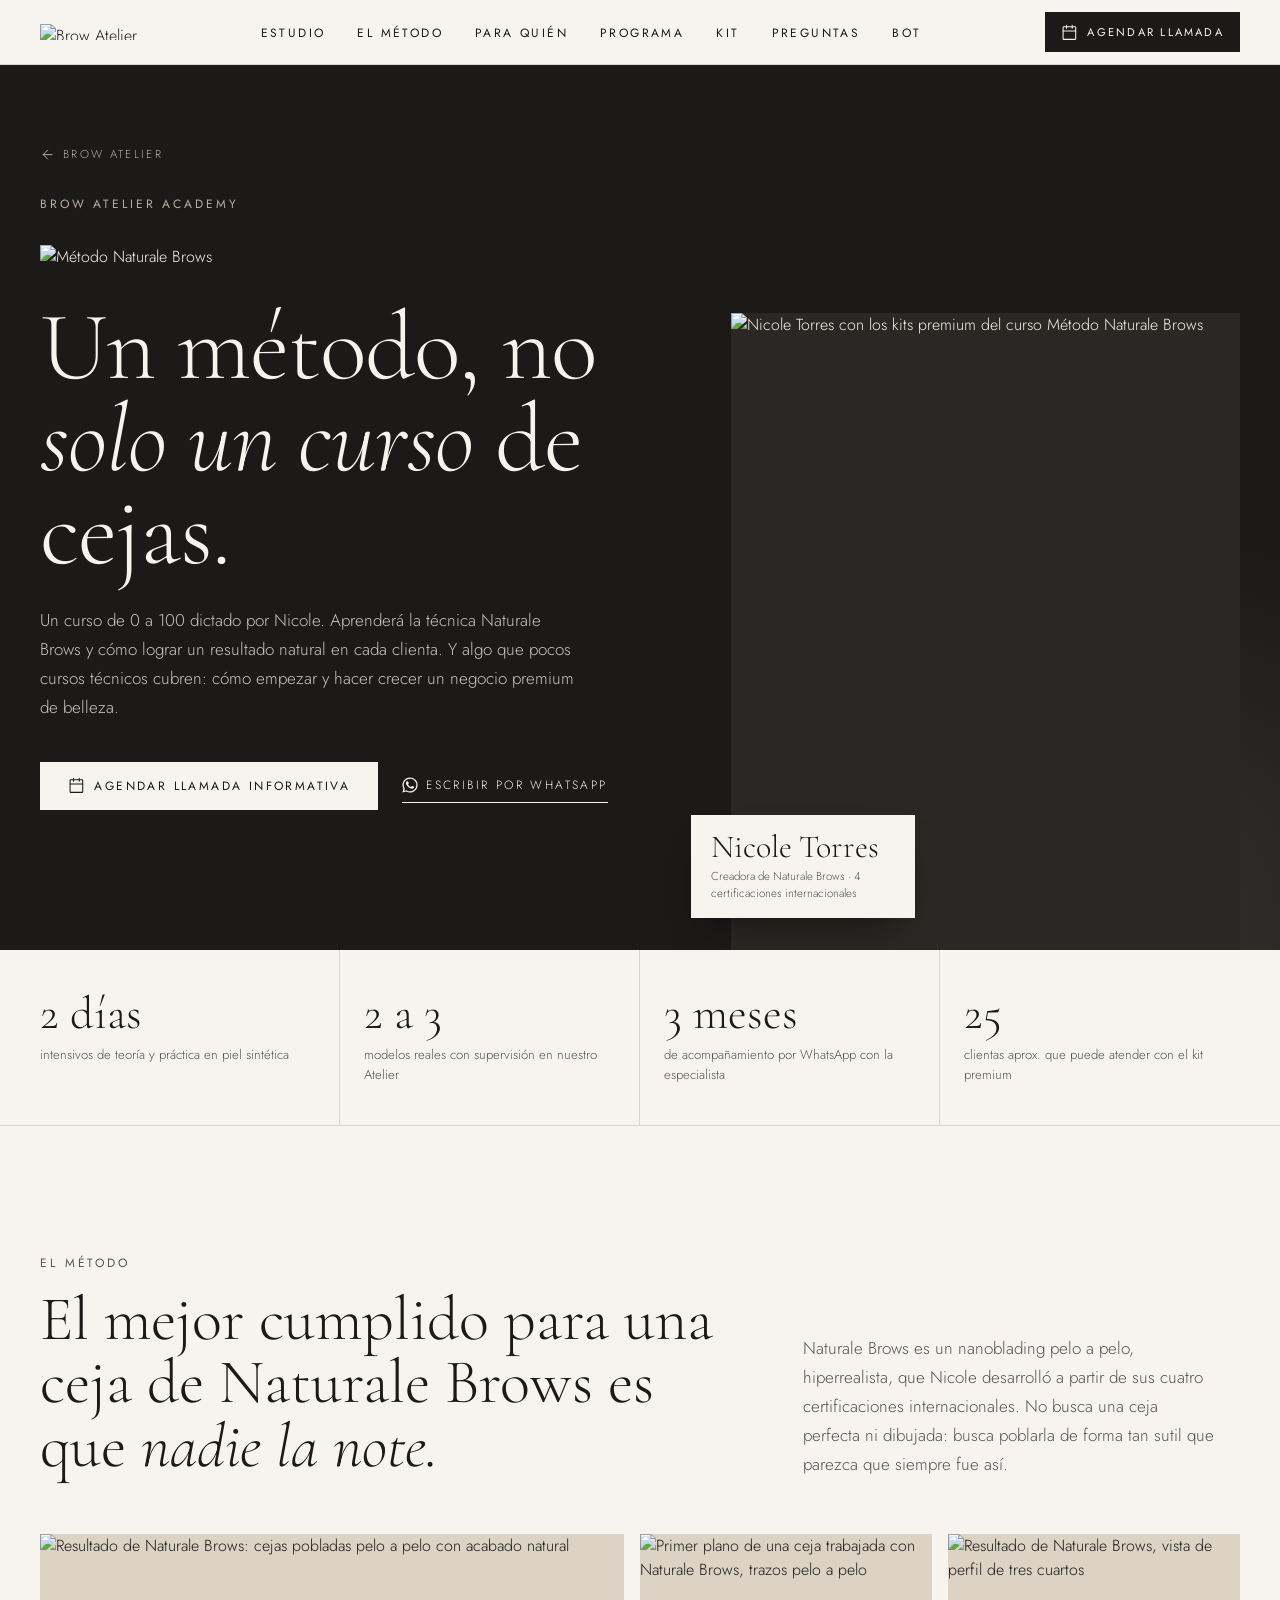
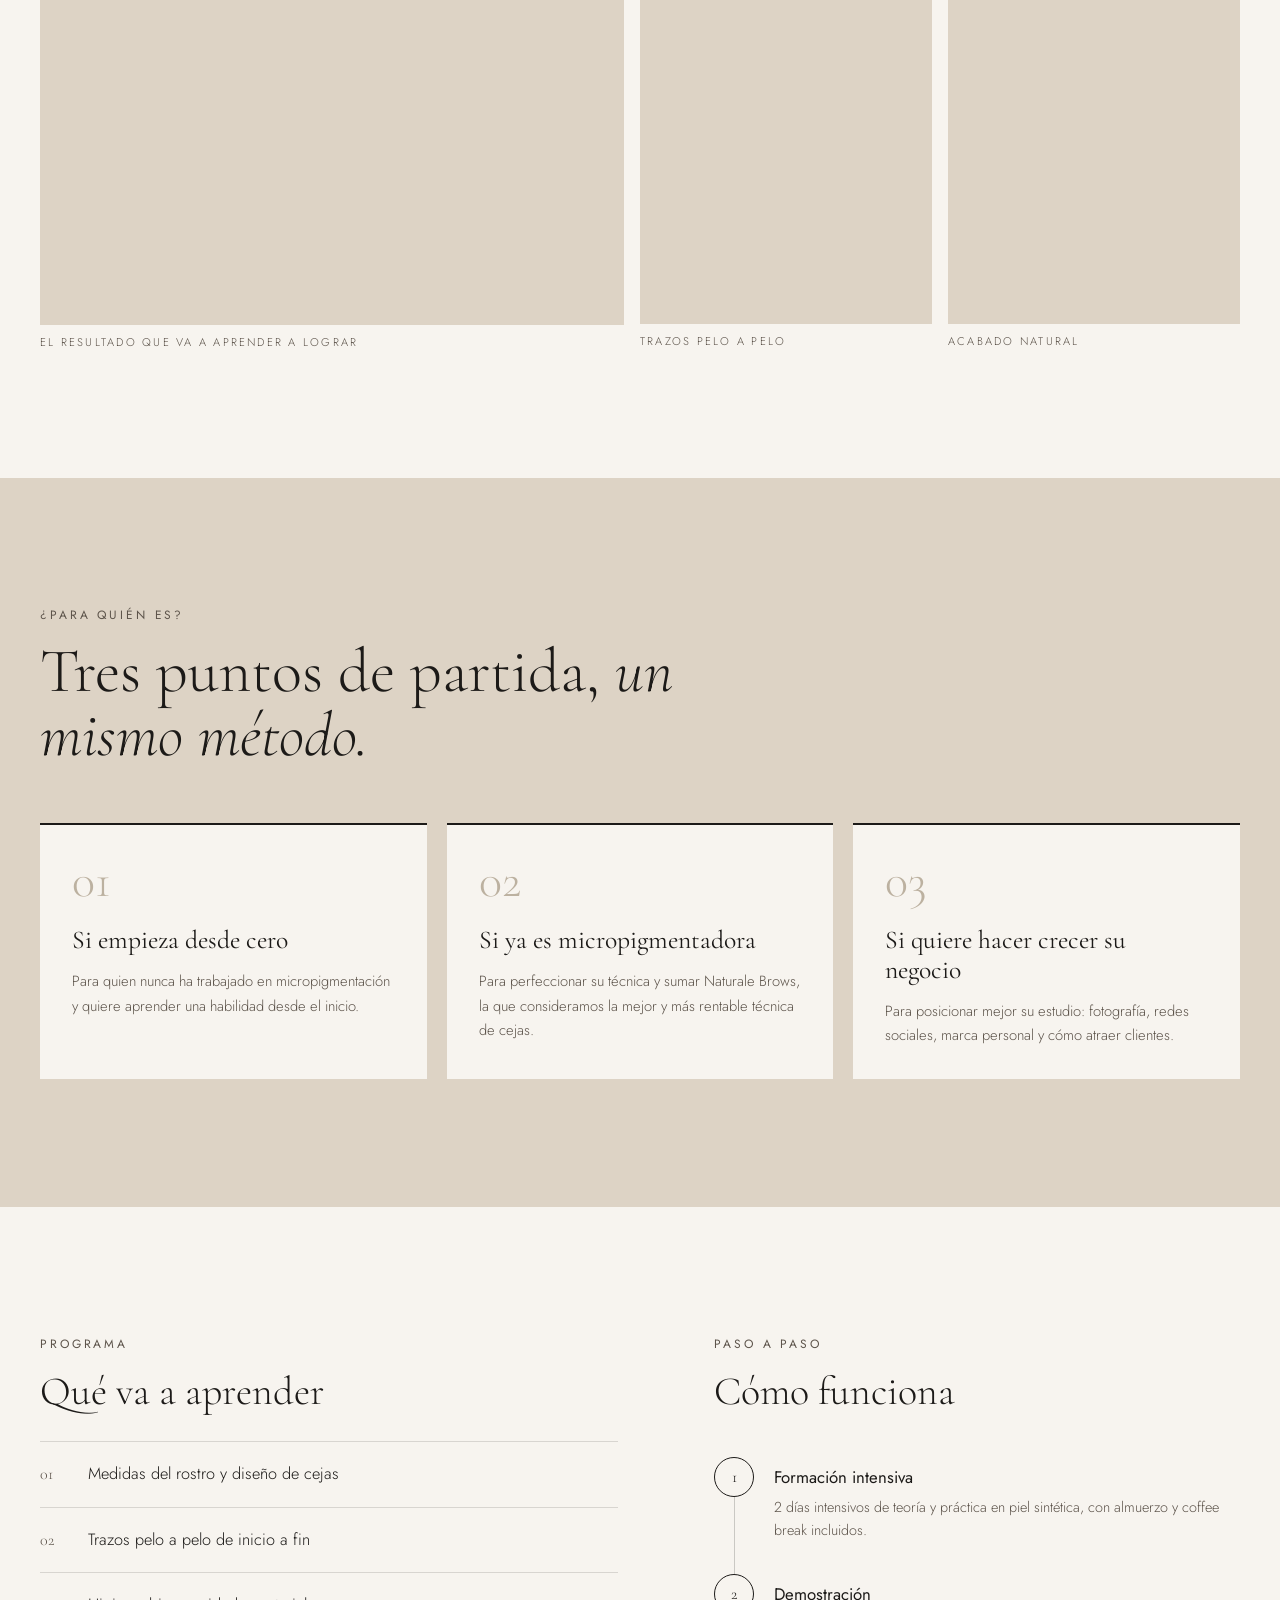
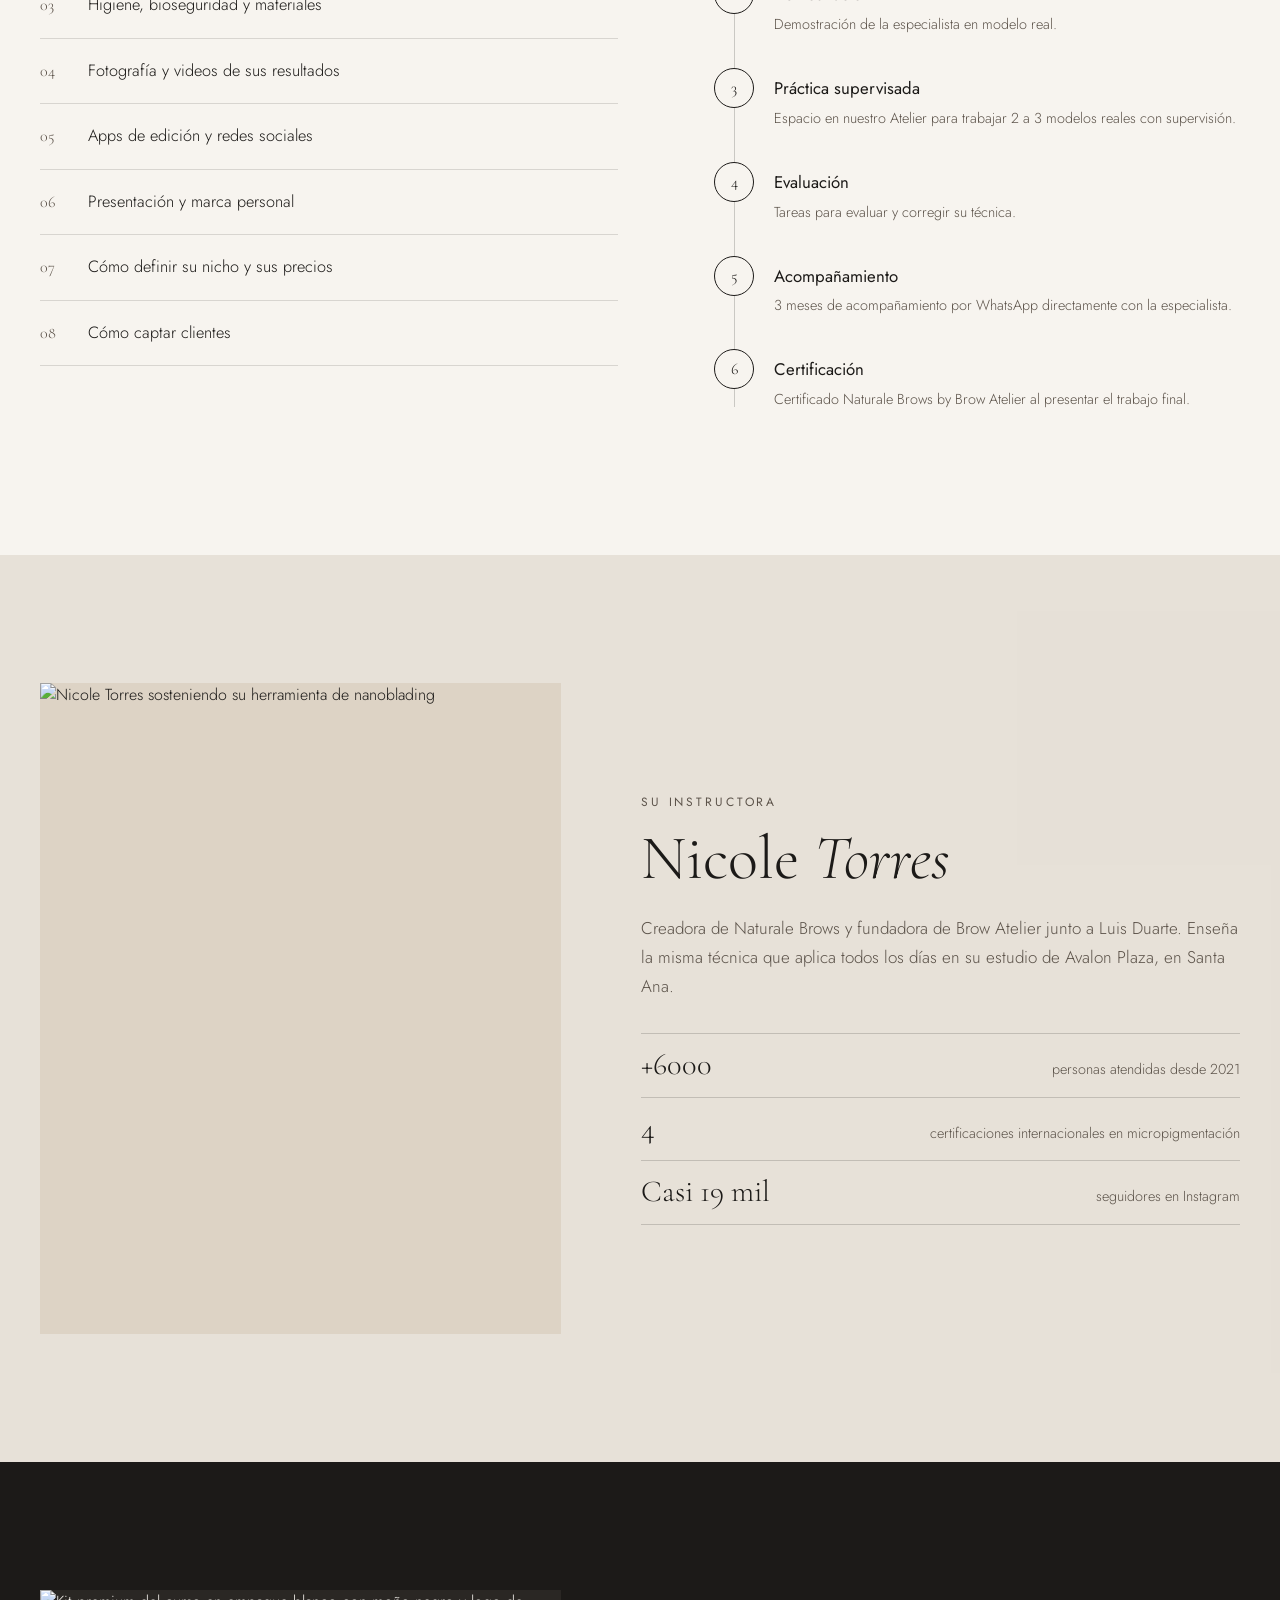
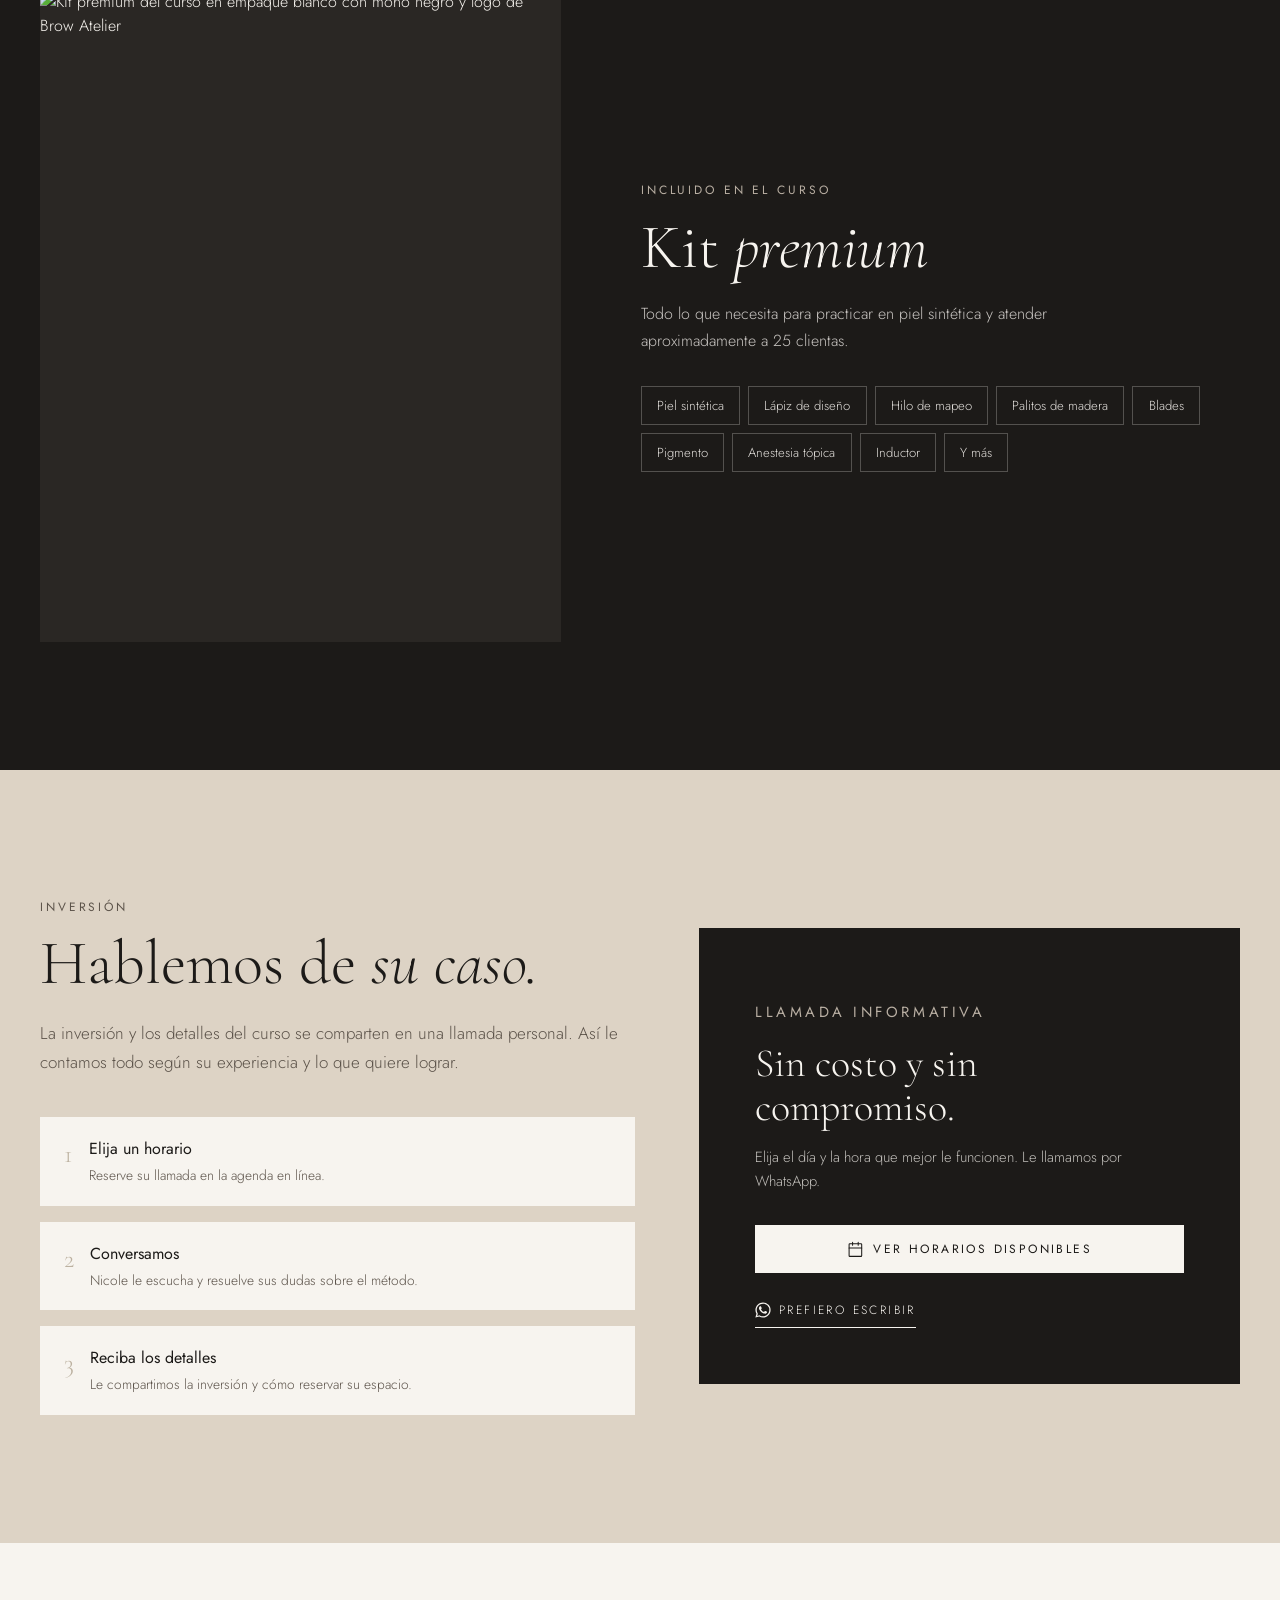
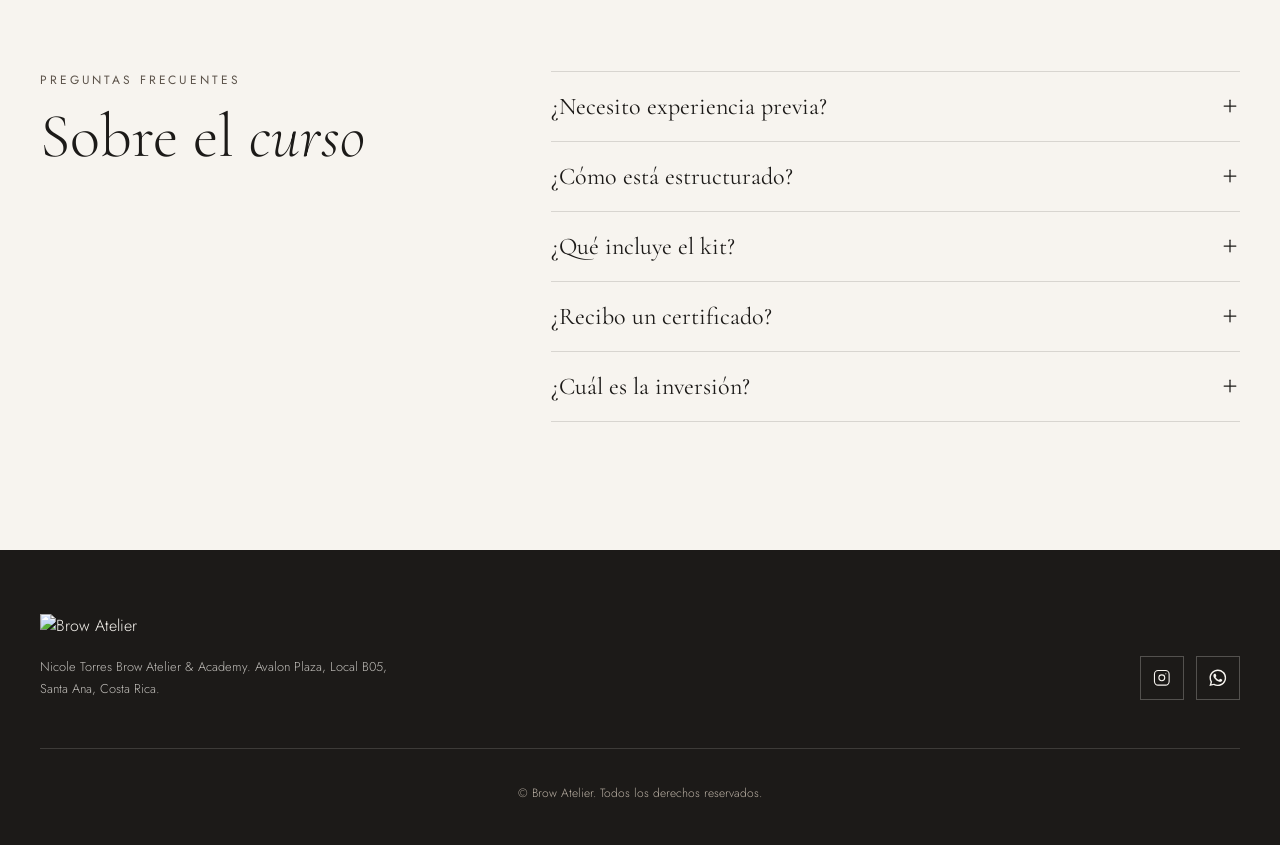
==== commit 58cacf98: "Agregar página Bot con el chat de GoHighLevel y enlace en el menú Co-Authored-By: Claude Opus 5.5 <n" ====
--- a/academia.html
+++ b/academia.html
@@ -40,6 +40,7 @@
         <li><a href="#programa">Programa</a></li>
         <li><a href="#kit">Kit</a></li>
         <li><a href="#preguntas">Preguntas</a></li>
+        <li><a href="bot.html">Bot</a></li>
       </ul>
     </nav>
     <div class="header-right">
@@ -63,6 +64,7 @@
       <a href="#programa" data-menu-close>Programa</a>
       <a href="#kit" data-menu-close>Kit</a>
       <a href="#preguntas" data-menu-close>Preguntas</a>
+      <a href="bot.html">Bot</a>
     </nav>
     <a class="btn btn-dark" data-book="academy" data-menu-close href="#"><svg><use href="#i-cal"/></svg>Agendar llamada</a>
   </div>
--- a/styles.css
+++ b/styles.css
@@ -638,3 +638,41 @@
 @media(min-width:768px){.ac-call .wrap{grid-template-columns:1.1fr 1fr;gap:4rem;align-items:center}.ac-call-box{padding:3.5rem}}
 .back-home{display:inline-flex;align-items:center;gap:.5rem;font-size:.72rem;letter-spacing:.2em;text-transform:uppercase;color:var(--mist);margin-bottom:2rem}
 .back-home svg{width:.95rem;height:.95rem;transform:scaleX(-1)}
+
+/* ===== PÁGINA BOT ===== */
+header nav a[aria-current="page"]::after{transform:scaleX(1)}
+.bot-hero{padding:3.5rem 0 4rem}
+.bot-hero .wrap{display:grid;gap:3rem;align-items:center}
+.bot-hero h1{margin-top:1.5rem}
+.bot-hero .lead{margin-top:1.75rem;max-width:32rem}
+.bot-ctas{display:flex;flex-wrap:wrap;gap:.75rem 1.75rem;align-items:center;margin-top:2.5rem}
+@media(min-width:768px){.bot-hero{padding:5rem 0 6rem}.bot-hero .wrap{grid-template-columns:1.15fr 1fr;gap:5rem}}
+.bot-card{background:#fff;border:1px solid var(--border);box-shadow:0 40px 70px -40px rgba(28,26,24,.45);max-width:26rem;width:100%;justify-self:center}
+.bot-card-head{display:flex;align-items:center;gap:.85rem;padding:1rem 1.25rem;background:var(--ink);color:var(--ivory)}
+.bot-card-head .avatar{width:2.5rem;height:2.5rem;border-radius:50%;background:var(--linen);color:var(--ink);display:flex;align-items:center;justify-content:center;font-family:var(--serif);font-size:1.3rem}
+.bot-card-head strong{display:block;font-weight:400}
+.bot-card-head span{display:flex;align-items:center;gap:.4rem;font-size:.72rem;color:var(--mist)}
+.bot-card-head i{width:.45rem;height:.45rem;border-radius:50%;background:#7bb88a}
+.bot-msgs{display:flex;flex-direction:column;gap:.6rem;padding:1.25rem;background:var(--ivory);min-height:20rem}
+.bot-msgs p{max-width:85%;padding:.7rem .9rem;font-size:.86rem;line-height:1.5;opacity:0;transform:translateY(6px);animation:msgIn .45s var(--ease) forwards}
+.bot-msgs .in{align-self:flex-end;background:var(--ink);color:var(--ivory)}
+.bot-msgs .out{align-self:flex-start;background:#fff;border:1px solid var(--border)}
+.bot-msgs p:nth-child(1){animation-delay:.4s}.bot-msgs p:nth-child(2){animation-delay:1.3s}.bot-msgs p:nth-child(3){animation-delay:2.1s}.bot-msgs p:nth-child(4){animation-delay:3s}.bot-msgs p:nth-child(5){animation-delay:3.8s}
+.bot-msgs .typing{align-self:flex-start;display:flex;gap:.3rem;background:#fff;border:1px solid var(--border);padding:.8rem .9rem}
+.bot-msgs .typing span{width:.4rem;height:.4rem;border-radius:50%;background:var(--taupe);animation:dot 1.2s infinite}
+.bot-msgs .typing span:nth-child(2){animation-delay:.15s}.bot-msgs .typing span:nth-child(3){animation-delay:.3s}
+@keyframes msgIn{to{opacity:1;transform:none}}
+@keyframes dot{0%,60%,100%{opacity:.3;transform:none}30%{opacity:1;transform:translateY(-3px)}}
+@media(prefers-reduced-motion:reduce){.bot-msgs p{animation:none;opacity:1;transform:none}.bot-msgs .typing span{animation:none}}
+.bot-topics{background:var(--linen);padding:3.5rem 0}
+.bot-chips{display:flex;flex-wrap:wrap;gap:.6rem;margin-top:1.25rem}
+.bot-chips button{font:inherit;font-size:.88rem;color:var(--ink);background:var(--ivory);border:1px solid rgba(28,26,24,.18);padding:.7rem 1.1rem;cursor:pointer;transition:background-color .2s,color .2s,border-color .2s}
+.bot-chips button:hover{background:var(--ink);color:var(--ivory);border-color:var(--ink)}
+.bot-steps{padding:5rem 0 6rem}
+.bot-steps ol{display:grid;gap:1.5rem}
+.bot-steps li{border-top:2px solid var(--ink);padding-top:1.25rem}
+.bot-steps .n{font-family:var(--serif);font-size:1.25rem;color:var(--ink-soft)}
+.bot-steps h3{font-family:var(--serif);font-weight:400;font-size:1.6rem;margin-top:.5rem}
+.bot-steps p{margin-top:.6rem;font-size:.92rem;color:var(--ink-soft);line-height:1.6}
+.bot-fine{margin-top:3rem;font-family:var(--serif);font-style:italic;font-size:1rem;color:var(--ink-soft);max-width:40rem}
+@media(min-width:768px){.bot-steps ol{grid-template-columns:repeat(3,1fr);gap:2.5rem}}
